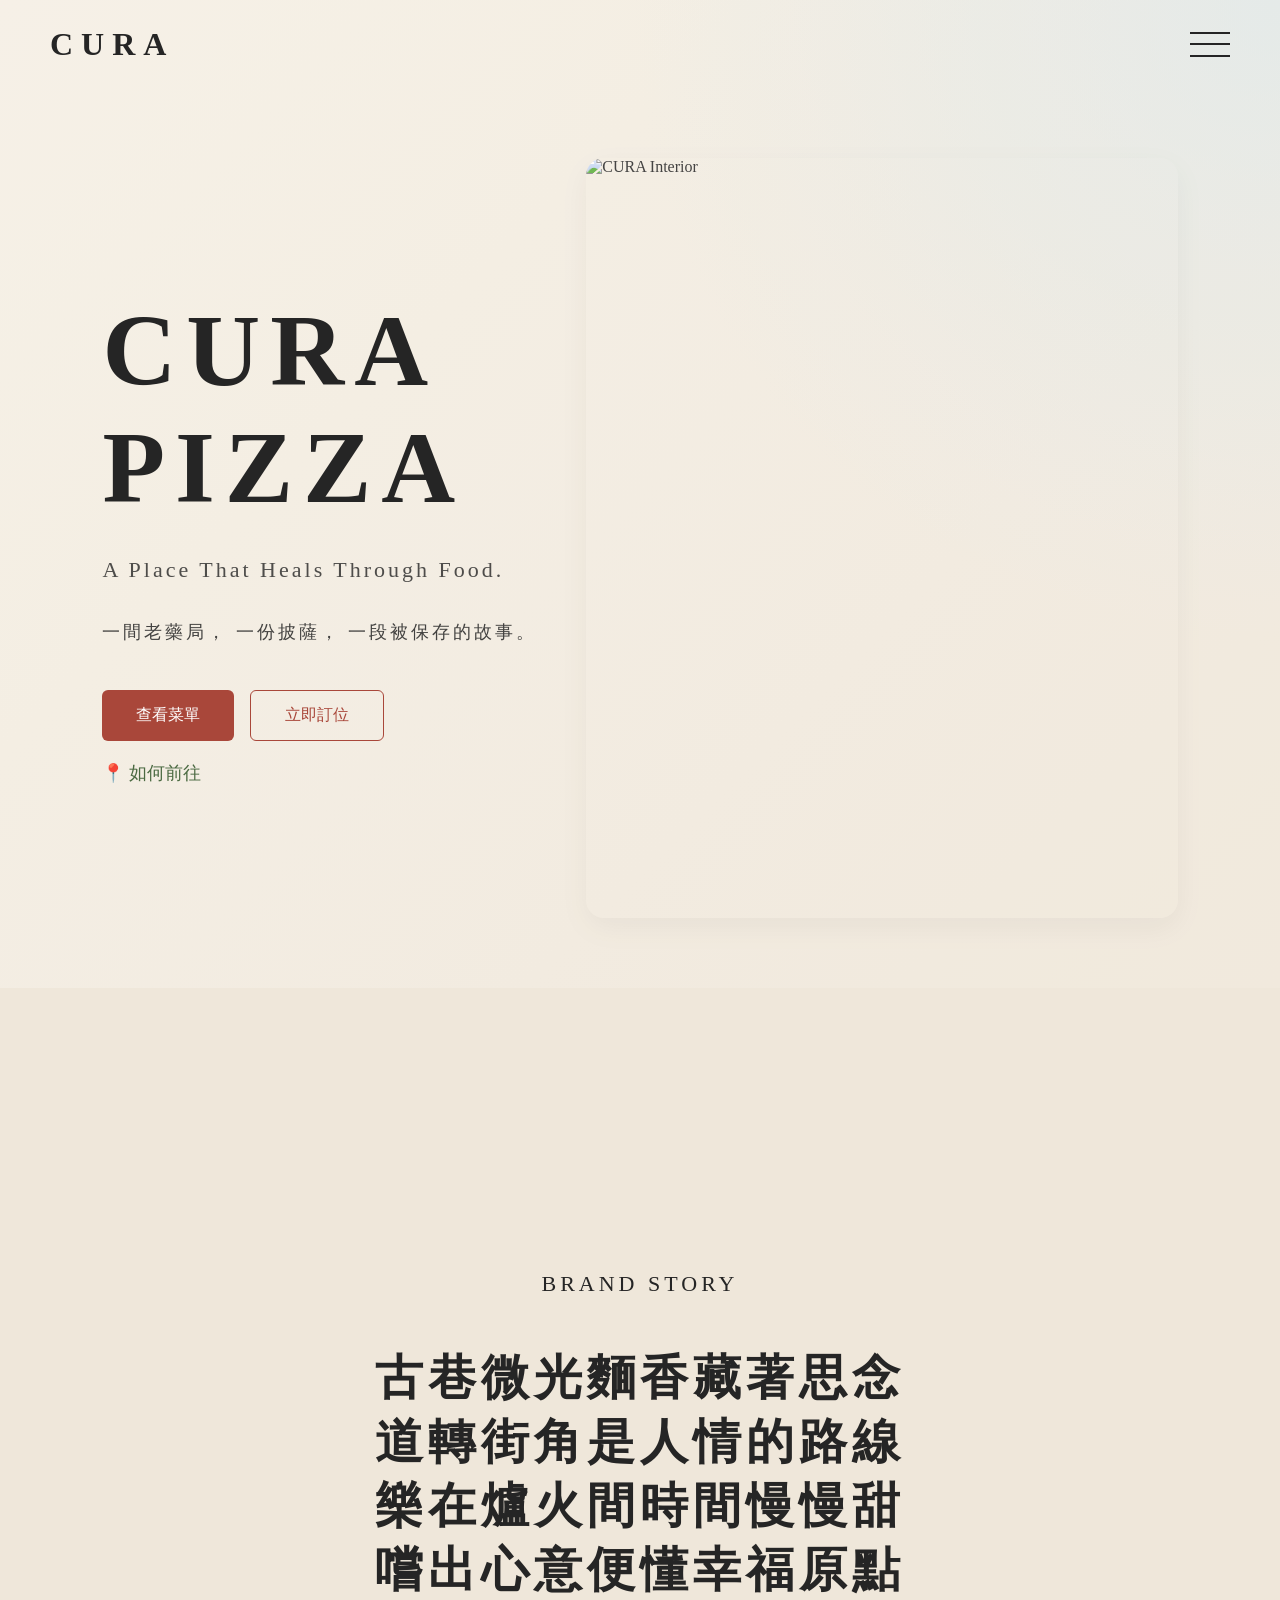
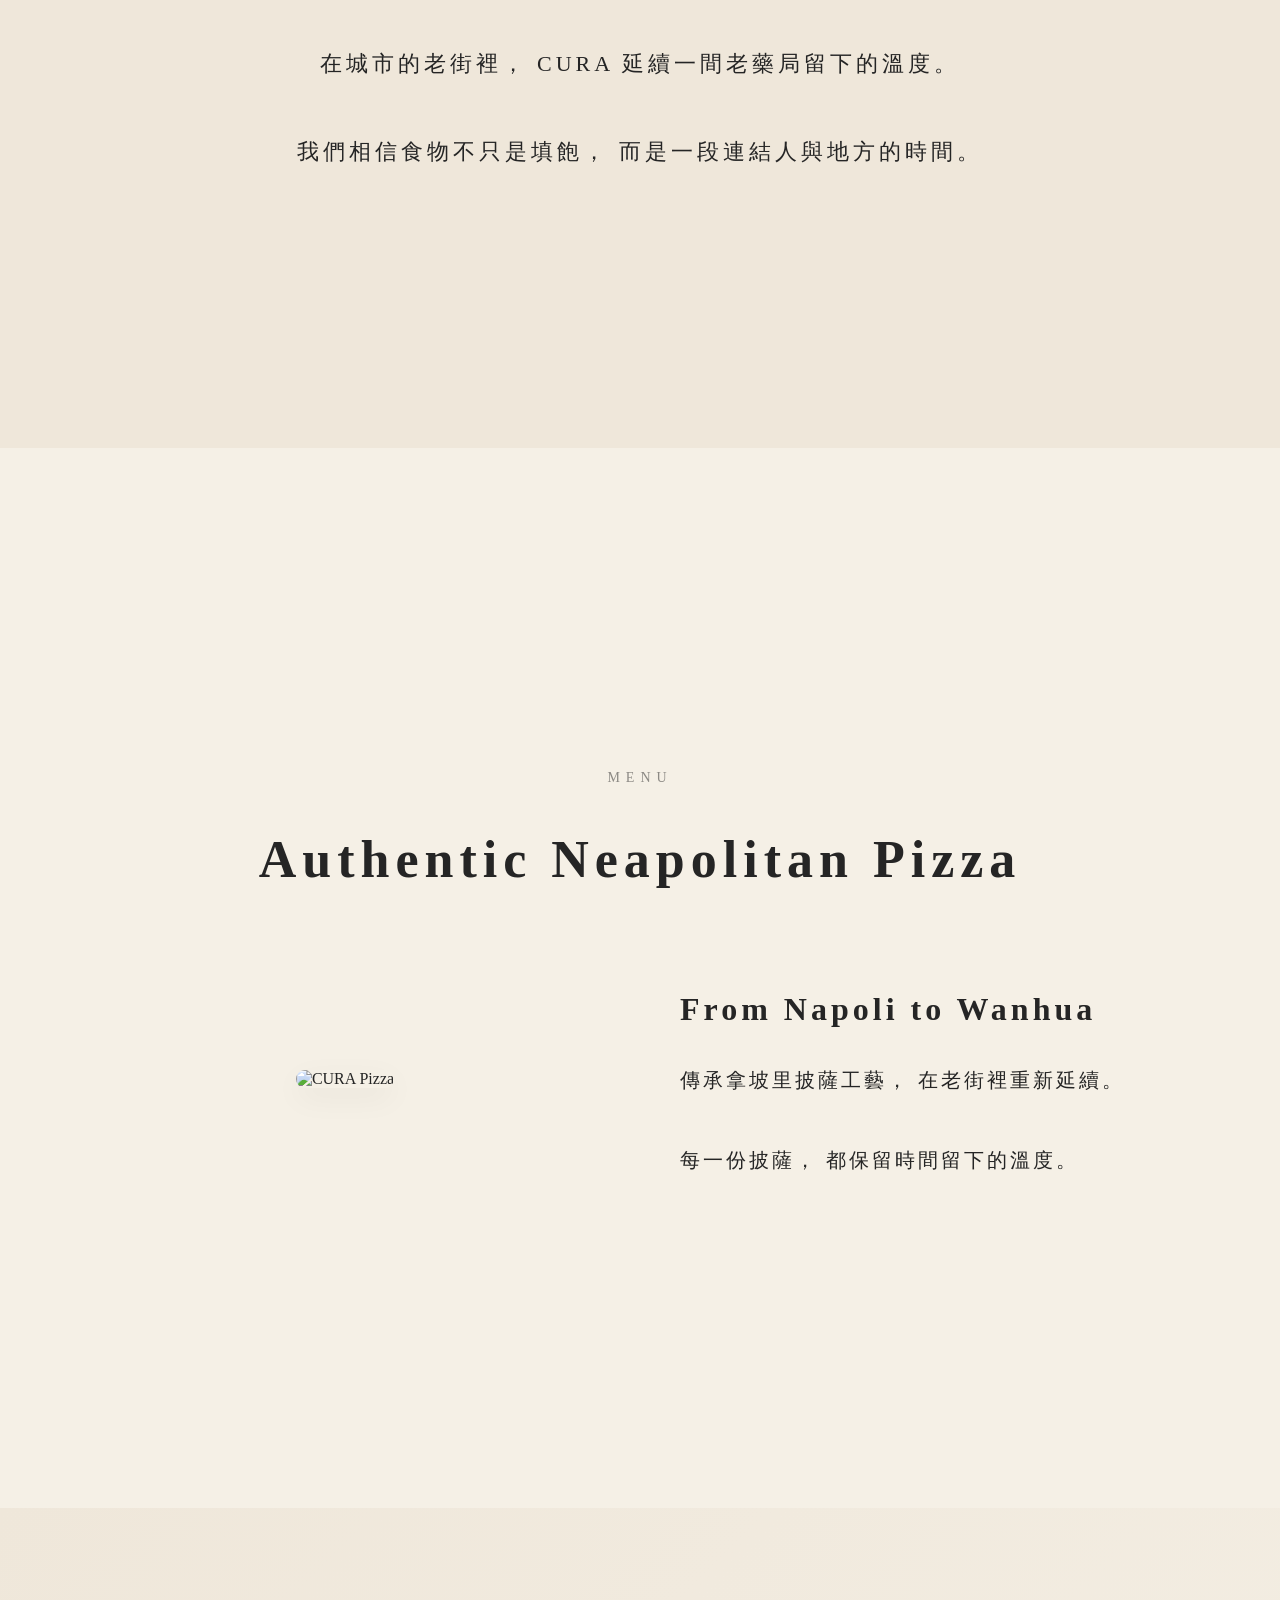
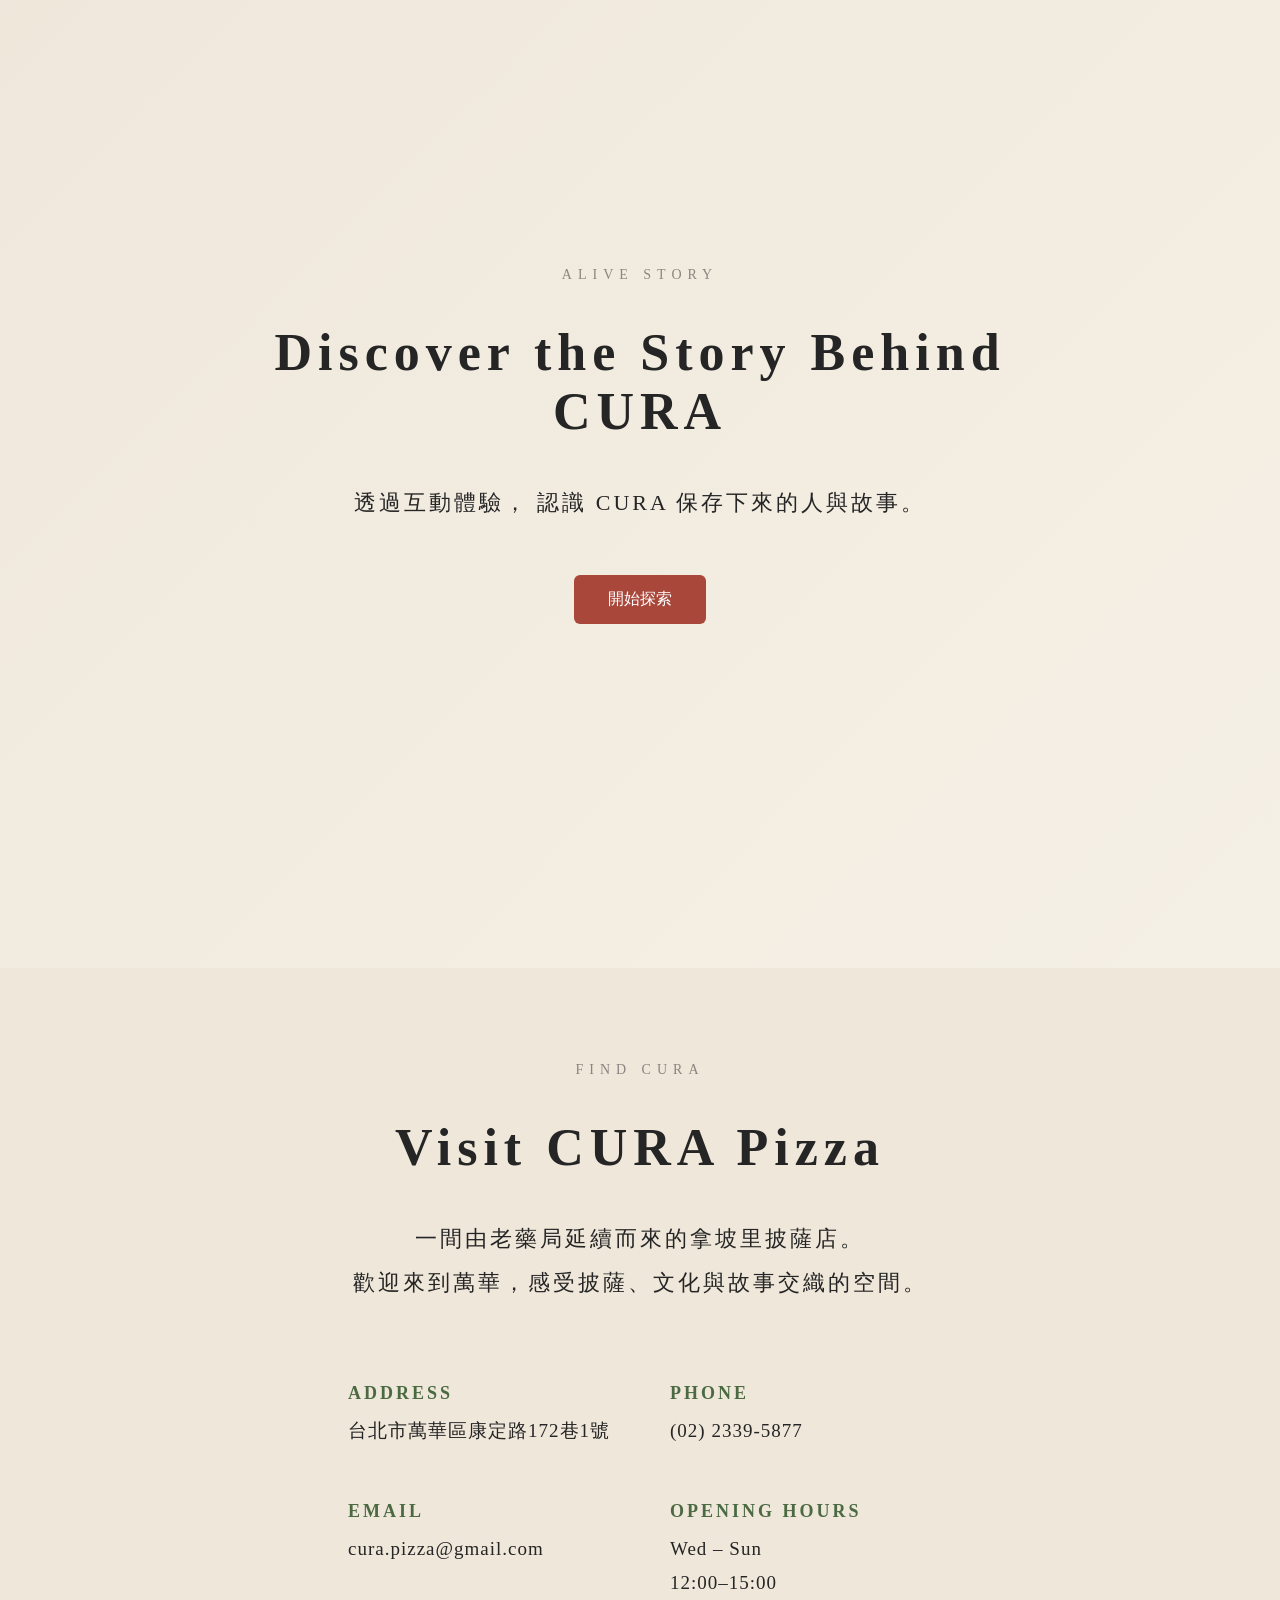
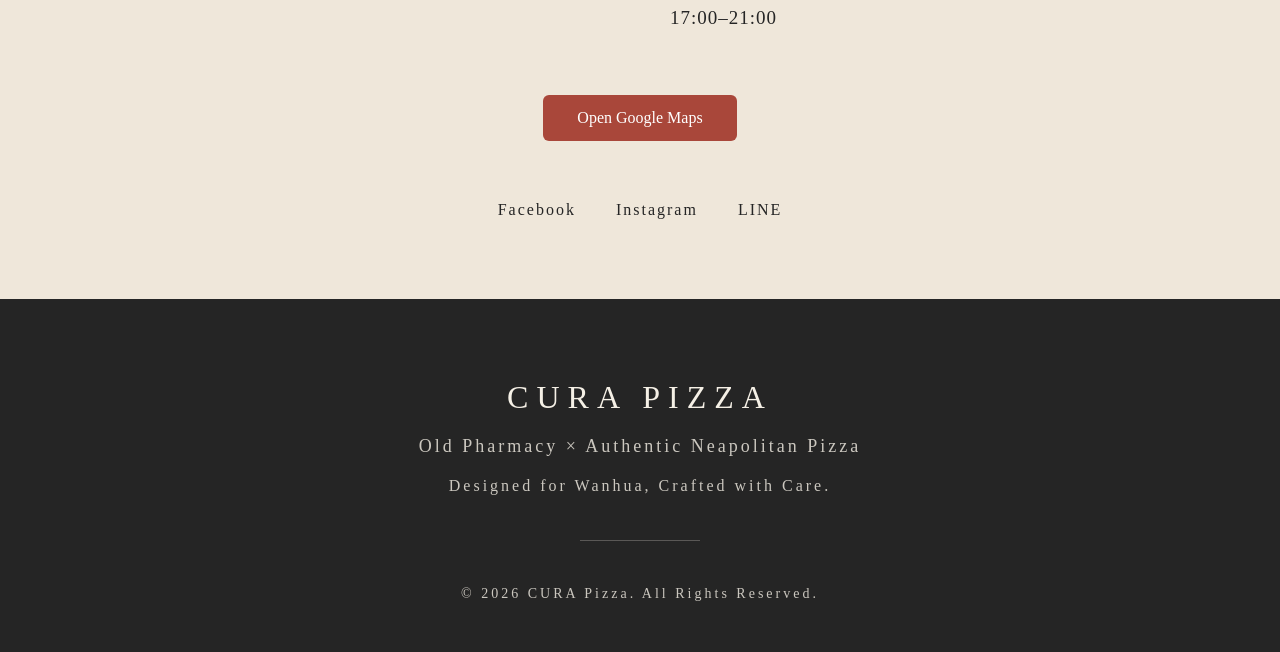
==== docs/index.html @ 0fb9991d "igorjgr" ====
<!DOCTYPE html>
<html lang="zh-Hant">

<head>

<meta charset="UTF-8">

<meta name="viewport" 
content="width=device-width, initial-scale=1.0">

<title>CURA PIZZA</title>




<link rel="stylesheet" href="css/style.css">

<link rel="stylesheet" href="css/bird-chat.css">


<script src="js/main.js" defer></script>

<script src="js/bird-chat.js" defer></script>

</head>


<body>

<header class="header">

    <div class="logo">
        CURA
    </div>

    <div class="bird-avatar" id="birdAvatar">

        <span class="avatar-tip">
            Ask anything
        </span>

    </div>

    <div class="bird-chat" id="birdChat">

        <div class="bird-header">

          <button id="backBtn" class="back-btn">
             ←
           </button>

       <div  class="bird-title">
        
          🐦 Robin

        </div>

    </div>

    <div class="bird-body">

        <p class="bird-message" id="birdMessage">

          你好！<br>
          我是 CURA 的小嚮導。<br><br>
          第一次來嗎？

        </p>

        <div class="bird-options" id="birdOptions">

           <button class="bird-option">
              🍕 推薦今天吃什麼
            </button>

            <button class="bird-option">
                📖 CURA 故事
            </button>

            <button class="bird-option">
             📍 如何找到我們
            </button>

            <button class="bird-option">
              🪑 我要訂位
            </button>

        </div>

    </div>

</div>  

   <button class="menu-btn" id="menuBtn">
        <span></span>
        <span></span>
        <span></span>
    </button>
</header>


<div class="menu-panel" id="menuPanel">

    <div class="menu-title">
        CURA Pizza
    </div>

    <hr>

    <nav>

    <a href="index.html">
        Home
    </a>

    <a href="#">
        Menu Intelligence
    </a>

    <a href="menu.html">
        Taste Companion
    </a>

    <a href="dashboard.html">
        CURA Dashboard
    </a>

    <a href="as.html">
        Alive Story
    </a>

    <a href="#">
        ESG
    </a>

    <a href="#">
        Location
    </a>

</nav>

    <hr>

    <div class="menu-description">

        <p>Old Pharmacy</p>

        <p>Authentic Neapolitan Pizza</p>

        <p>Since 2022 • Wanhua</p>

    </div>

    <hr>

    <div class="social">

        <a href="https://www.facebook.com/cura.pizza.cura.pizza/">Facebook</a>

        <a href="https://www.instagram.com/cura.pizza/">Instagram</a>

        <a href="https://line.me/R/ti/p/@curapizza">LINE</a>

    </div>

</div>

<section class="hero">

    <div class="overlay"></div>

    <div class="hero-left">

             <!-- Bird will move to Header -->
        <h1>
            CURA PIZZA
        </h1>

        <p class="hero-tagline">

         A Place That Heals Through Food.

        </p>

        <p class="hero-description">

           一間老藥局，
           一份披薩，
           一段被保存的故事。

        </p>

        <div class="hero-buttons">

            <a href="https://shop.ichefpos.com/store/23dPSyf3/ordering" class="btn primary">
                查看菜單
            </a>

            <a href="https://inline.app/booking/-M75spIxyMI8qhM-i7et:inline-live-1/-M75sq9x3lFke2u1NUQ-?language=zh-tw" class="btn secondary">
                立即訂位
            </a>


        </div>

        <a class="location-link"
           href="https://www.bing.com/maps/search?FORM=HDRSC6&q=cura+pizza&cp=25.025490%7E121.496643&lvl=16&style=r"
           target="_blank"
           rel="noopener noreferrer">

            📍 如何前往

        </a>
        </div>

   <div class="hero-right">

    <div class="hero-image">

        <img
            src="#"
            alt="CURA Interior">

    </div>

 </div>

</section>

<section class="brand-story">


    <div class="story-inner">


        <p class="story-label">
            BRAND STORY
        </p>


        <h2>
            古巷微光麵香藏著思念<br>
道轉街角是人情的路線<br>
樂在爐火間時間慢慢甜<br>
嚐出心意便懂幸福原點<br>
        </h2>


        <p class="story-text">

            在城市的老街裡，
            CURA 延續一間老藥局留下的溫度。

            <br><br>

            我們相信食物不只是填飽，
            而是一段連結人與地方的時間。

        </p>


    </div>


</section>



<section class="menu-preview">


    <div class="menu-inner">


        <p class="menu-label">
            MENU
        </p>


        <h2>
            Authentic Neapolitan Pizza
        </h2>


        <div class="menu-content">


            <div class="menu-image">

                <img 
                src="#"
                alt="CURA Pizza">

            </div>


            <div class="menu-text">

                <h3>
                    From Napoli to Wanhua
                </h3>


                <p>

                    傳承拿坡里披薩工藝，
                    在老街裡重新延續。

                    <br><br>

                    每一份披薩，
                    都保留時間留下的溫度。

                </p>


            </div>


        </div>


    </div>

    
</section>

<section class="alive-story">


    <div class="alive-inner">


        <p class="alive-label">
            ALIVE STORY
        </p>


        <h2>
            Discover the Story Behind CURA
        </h2>


        <p class="alive-description">

            透過互動體驗，
            認識 CURA 保存下來的人與故事。

        </p>


        <a href="as.html" class="btn primary">

            開始探索

        </a>


    </div>


</section>

<section class="location-section">

    <div class="location-inner">

        <p class="location-label">
            FIND CURA
        </p>

        <h2>
            Visit CURA Pizza
        </h2>

        <p class="location-text">

            一間由老藥局延續而來的拿坡里披薩店。<br>
            歡迎來到萬華，感受披薩、文化與故事交織的空間。

        </p>

        <div class="location-info">

            <div class="info-item">

                <h3>Address</h3>

                <p>
                    台北市萬華區康定路172巷1號
                </p>

            </div>

            <div class="info-item">

                <h3>Phone</h3>

                <p>
                    (02) 2339-5877
                </p>

            </div>

            <div class="info-item">

                <h3>Email</h3>

                <p>
                    cura.pizza@gmail.com
                </p>

            </div>

            <div class="info-item">

                <h3>Opening Hours</h3>

                <p>
                    Wed – Sun<br>
                    12:00–15:00<br>
                    17:00–21:00
                </p>

            </div>

        </div>

        <div class="location-buttons">

            <a
                href="https://www.bing.com/maps/search?FORM=HDRSC6&q=cura+pizza+&cp=25.025490%7E121.496643&lvl=16&style=r"
                target="_blank"
                class="btn primary">

                Open Google Maps

            </a>

        </div>

        <div class="contact-social">

            <a href="https://www.facebook.com/cura.pizza.cura.pizza/">
                Facebook
            </a>

            <a href="https://www.instagram.com/cura.pizza/">
                Instagram
            </a>

            <a href="https://page.line.me/curapizza?openQrModal=true">
                LINE
            </a>

        </div>

    </div>

</section>

<footer class="footer">

    <div class="footer-logo">

        CURA PIZZA

    </div>

    <p class="footer-slogan">

        Old Pharmacy × Authentic Neapolitan Pizza

    </p>

    <p class="footer-copy">

        Designed for Wanhua, Crafted with Care.

    </p>

    <div class="footer-line"></div>

    <p class="footer-copyright">

        © 2026 CURA Pizza. All Rights Reserved.

    </p>

</footer>

<!-- CURA Experience Panel -->



<div 
class="experience-body">

</div>


</div>


</div>

<script src="js/experience-panel.js"></script>

</body>

</html>
---- docs/css/style.css ----
/* ===========================
   DESIGN SYSTEM
=========================== */

:root{

    /* Brand Color */

    --color-bg:#F5F0E6;
    --color-bg-soft:#EFE7DA;

    --color-text:#252525;

    --color-primary:#A9473A;

    --color-secondary:#4B6A42;

    --color-accent:#C6A46B;

    --color-border:#D8D1C7;

    --color-link:#7A99A8;

    /* Layout */

    --container:1200px;

    --header-height:88px;

    /* Radius */

    --radius-s:6px;
    --radius-m:12px;
    --radius-l:18px;

    /* Shadow */

    --shadow-soft:
    0 10px 30px rgba(0,0,0,.05);

    /* Transition */

    --transition:.35s ease;

}

/* ===========================
   GLOBAL
=========================== */

body{
    margin:0;
    font-family:"Times New Roman", serif;
    background:var(--color-bg);
    color:var(--color-text);
}

/* ===========================
   HERO
=========================== */

.hero{

    display:flex;

    align-items:center;

    justify-content:space-between;

    padding:0 8%;

    height:100vh;

    position:relative;

    overflow:hidden;

    background:
    radial-gradient(
        circle at top right,
        rgba(217,232,236,.65),
        transparent 40%
    ),
    linear-gradient(
        135deg,
        var(--color-bg) 0%,
        var(--color-bg-soft) 100%
    );

}

.hero{

    padding-top:var(--header-height);

}

.overlay{
    position:absolute;
    inset:0;
    background:rgba(245,241,232,.15);
}

h1{
    font-size:clamp(72px,8vw,120px);
    letter-spacing:10px;
    margin:0;
}

@media(max-width:768px){

h1{

    font-size:42px;

    letter-spacing:4px;

}

.hero-right{

    margin-top:25px;

}

.hero-image{

    width:100%;
}
}

.hero-tagline{
    font-size:22px;
    line-height:2;
    letter-spacing:3px;
    opacity:.8;
}

/* Bird moved to bird-chat */

/* ===========================
   HEADER
=========================== */

.header{

    position:fixed;

    top:0;
    left:0;

    width:100%;

    height:var(--header-height);

    display:flex;

    align-items:center;

    justify-content:space-between;

    padding:0 50px;

    box-sizing:border-box;

    z-index:100;

}


/* LOGO */

.logo{

    font-size:32px;

    letter-spacing:8px;

    font-weight:bold;

}
/* ===========================
   HAMBURGER
=========================== */

.menu-btn{
    width:40px;
    height:25px;

    background:none;
    border:none;
    padding:0;

    display:flex;
    flex-direction:column;
    justify-content:space-between;

    cursor:pointer;

    position:relative;
    z-index:40;
}

.menu-btn span{
    width:40px;
    height:2px;

    background:var(--color-text);

    transition:var(--transition);
}

/* X */

.menu-btn.close span:nth-child(1){
    transform:translateY(11px) rotate(45deg);
}

.menu-btn.close span:nth-child(2){
    opacity:0;
}

.menu-btn.close span:nth-child(3){
    transform:translateY(-12px) rotate(-45deg);
}

/* ===========================
   MENU PANEL
=========================== */

.menu-panel{

    position:fixed;

    bottom:0;
    right:-30%;

    height:100vh;

    overflow-y:auto;

    background:
    linear-gradient(
    180deg,
    var(--color-bg),
    var(--color-bg-soft));

    border-left:1px solid #524D45;

    padding:60px 40px;

    box-sizing:border-box;

    display:flex;
    flex-direction:column;

    transition:var(--transition);

    z-index:15;

}

@media(max-width:768px){

.menu-panel{

    width:90%;

    padding:40px 20px;

}


.menu-panel{

    width:72%;

    right:-72%;

}

.menu-panel.active{

    right:0;

}

}


.menu-panel.active{
    right:0;
}

/* ===========================
   TITLE
=========================== */

.menu-title{

    font-size:36px;
    letter-spacing:5px;

}

/* ===========================
   LINE
=========================== */

.menu-panel hr{

    width:100%;

    border:none;
    border-top:1px solid rgba(0,0,0,.15);

    margin:18px 0;

}

/* ===========================
   NAV
=========================== */

.menu-panel nav{

    display:flex;

    flex-direction:column;

    width:100%;

    gap:2px;

}

/* ===========================
   MENU LINK
=========================== */

.menu-panel nav a{

    text-decoration:none;

    color:#2C2926;

    font-size:18px;

    letter-spacing:3px;

    margin:10px 0;

    opacity:0;

    transform:translateX(30px);

    transition:var(--transition);

}


.menu-panel.active nav a{

    opacity:1;

    transform:translateX(0);

}

.menu-panel nav a:hover{

    color:var(--color-secondary);

    opacity:.6;

    transform:translateX(15px);

}

/* delay */

.menu-panel.active nav a:nth-child(1){transition-delay:.05s;}
.menu-panel.active nav a:nth-child(2){transition-delay:.08s;}
.menu-panel.active nav a:nth-child(3){transition-delay:.11s;}
.menu-panel.active nav a:nth-child(4){transition-delay:.14s;}
.menu-panel.active nav a:nth-child(5){transition-delay:.17s;}
.menu-panel.active nav a:nth-child(6){transition-delay:.20s;}
.menu-panel.active nav a:nth-child(7){transition-delay:.23s;}

/* ===========================
   INFO
=========================== */

.menu-info{

    display:flex;
    flex-direction:column;

    gap:4px;

    margin-bottom:18px;

}

.menu-info p{

    margin:0;

    font-size:15px;

    letter-spacing:2px;

    opacity:.7;

}

/* ===========================
   SOCIAL
=========================== */

.social{

    display:flex;

    flex-direction:column;

    gap:8px;

    margin-top:auto;

}

.hero-left{
    flex:0 0 45%;
    z-index:2;
}

.hero-right{
    flex:0 0 55%;
    display:flex;
    justify-content:flex-end;
}

.hero-right img{

    width:90%;

    max-width:700px;

    object-fit:cover;

}

.hero-buttons{

    display:flex;

    gap:16px;

    flex-wrap:wrap;

    margin-top:40px;

}

.btn{

    text-decoration:none;

    display:inline-flex;

    justify-content:center;

    align-items:center;

    padding:14px 34px;

    border-radius:var(--radius-s);

    transition:var(--transition);

    cursor:pointer;

}

.primary{

    background:var(--color-primary);

    color:white;

}

.primary:hover{

    background:var(--color-secondary);

}

.secondary{

    border:1px solid var(--color-primary);

    color:var(--color-primary);

}

.secondary:hover{

    border-color:var(--color-secondary);

    color:var(--color-secondary);

}

.ghost{

    background:none;

    border:none;

    color:#2C2926;

}

.location-link{

display:inline-block;

margin-top:20px;

text-decoration:none;

color:var(--color-secondary);

font-size:18px;

transition:var(--transition);

}

.location-link:hover{

color:var(--color-secondary);

}

.hero-image{

    width:100%;

    max-width:760px;

    border-radius:var(--radius-l);

    overflow:hidden;

    box-shadow:var(--shadow-soft);

}

.hero-image img{

    width:100%;

    height:760px;

    object-fit:cover;

    display:block;

    transition:transform .6s ease;

}

@media(max-width:768px){

.hero-image img{

    height:auto;

    aspect-ratio:4 / 3;

    object-fit:cover;

}

}

.hero-image:hover img{

    transform:scale(1.03);

}

.hero-description{

    font-size:18px;

    line-height:2;

    letter-spacing:3px;

    opacity:.85;

}

/* ===========================
   BRAND STORY
=========================== */


.brand-story{

    min-height:100vh;

    display:flex;

    flex-direction:column;

    justify-content:center;

    align-items:center;

    text-align:center;

    padding:80px;

    background:var(--color-bg-soft);

}


.brand-story h2{

    font-size:48px;

    letter-spacing:5px;

    margin-bottom:40px;

}


.brand-story p{

    font-size:22px;

    line-height:2;

    letter-spacing:4px;

}

/* ===========================
   MENU PREVIEW
=========================== */


.menu-preview{

    min-height:100vh;

    padding:80px;

    display:flex;

    justify-content:center;

    align-items:center;

    background:var(--color-bg);

}


.menu-inner{

    width:100%;

    max-width:1100px;

    text-align:center;

}


.menu-label{

    font-size:14px;

    letter-spacing:6px;

    opacity:.5;

}


.menu-inner h2{

    font-size:52px;

    letter-spacing:6px;

    margin-bottom:70px;

}


.menu-content{

    display:flex;

    align-items:center;

    gap:80px;

}


.menu-image{

    flex:1;

}

@media(max-width:768px){

.menu-image{

    width:100%;

}


.menu-image img{

    width:100%;

}

}


.menu-image img{

    width:100%;

    border-radius:var(--radius-l);

    box-shadow:var(--shadow-soft);

}


.menu-text{

    flex:1;

    text-align:left;

}


.menu-text h3{

    font-size:32px;

    letter-spacing:4px;

}


.menu-text p{

    font-size:20px;

    line-height:2;

    letter-spacing:3px;

}

/* ===========================
   ALIVE STORY
=========================== */


.alive-story{

    min-height:100vh;

    display:flex;

    justify-content:center;

    align-items:center;

    text-align:center;

    padding:80px;

    background:

    linear-gradient(
        135deg,
        #EFE7DA,
        #F5F0E6
    );

}


.alive-inner{

    max-width:900px;

}


.alive-label{

    font-size:14px;

    letter-spacing:6px;

    opacity:.5;

}


.alive-inner h2{

    font-size:52px;

    letter-spacing:6px;

    margin:40px 0;

}


.alive-description{

    font-size:22px;

    line-height:2;

    letter-spacing:3px;

    margin-bottom:50px;

}

/* ===========================
   LOCATION
=========================== */


.location-section{

    min-height:80vh;

    display:flex;

    justify-content:center;

    align-items:center;

    text-align:center;

    padding:80px;

    background:var(--color-bg-soft);

}


.location-inner{

    max-width:800px;

}


.location-label{

    font-size:14px;

    letter-spacing:6px;

    opacity:.5;

}


.location-inner h2{

    font-size:52px;

    letter-spacing:6px;

    margin:40px 0;

}


.location-text{

    font-size:22px;

    line-height:2;

    letter-spacing:3px;

    margin-bottom:50px;

}

.location-info{

    margin:40px 0;

    display:flex;

    flex-direction:column;

    gap:18px;

}

.location-info p{

    margin:0;

    font-size:20px;

    letter-spacing:2px;

    line-height:1.8;

}

.location-buttons{

    margin-top:40px;

}

.location-info{

    margin:60px 0;

    display:grid;

    grid-template-columns:repeat(2,1fr);

    gap:35px 60px;

    text-align:left;

}

.info-item h3{

    margin-bottom:10px;

    font-size:18px;

    letter-spacing:3px;

    color:var(--color-secondary);

    text-transform:uppercase;

}

.info-item p{

    margin:0;

    font-size:19px;

    line-height:1.8;

    letter-spacing:1px;

}

.location-buttons{

    margin-top:20px;

}

.contact-social{

    margin-top:60px;

    display:flex;

    justify-content:center;

    gap:40px;

}

.contact-social a{

    text-decoration:none;

    color:var(--color-text);

    letter-spacing:2px;

    transition:.3s;

}

.contact-social a:hover{

    color:var(--color-secondary);

}

@media (max-width:768px){

    .location-info{

        grid-template-columns:1fr;

        text-align:center;

    }

    .contact-social{

        flex-direction:column;

        gap:20px;

    }

}

/* ===========================
   FOOTER
=========================== */


/* ===========================
   FOOTER
=========================== */

.footer{

    background:#252525;

    color:#F5F0E6;

    text-align:center;

    padding:80px 40px 50px;

}

.footer-logo{

    font-size:36px;

    letter-spacing:10px;

    margin-bottom:18px;

}

.footer-slogan{

    margin:0;

    font-size:18px;

    letter-spacing:3px;

    opacity:.9;

}

.footer-copy{

    margin-top:20px;

    font-size:16px;

    letter-spacing:2px;

    opacity:.65;

}

.footer-line{

    width:120px;

    height:1px;

    margin:45px auto;

    background:rgba(245,240,230,.25);

}

.footer-copyright{

    margin:0;

    font-size:14px;

    letter-spacing:2px;

    opacity:.5;

}


.footer-logo{

    font-size:32px;

    letter-spacing:8px;

    margin-bottom:20px;

}


.footer p{

    letter-spacing:3px;

    opacity:.8;

}

/* ====================================
   CURA RESPONSIVE DESIGN v1.0
   INDEX PAGE
==================================== */


/* ====================================
   TABLET
   1024px 以下
==================================== */

@media(max-width:1024px){


    /* HERO */

    .hero{

        flex-direction:column;

        height:auto;

        min-height:100vh;

        padding:120px 40px 80px;

        text-align:center;

    }


    .hero-left{

        flex:1;

        width:100%;

    }


    .hero-right{

        width:100%;

        justify-content:center;

        margin-top:60px;

    }


    .hero-image{

        max-width:600px;

    }


    .hero-image img{

        height:500px;

    }


    h1{

        font-size:72px;

    }


    .hero-buttons{

        justify-content:center;

    }


    /* MENU DRAWER */



    .menu-panel{

        width: min-content;

    }

}



/* ====================================
   MOBILE
   768px 以下
==================================== */


@media(max-width:768px){


    /* GLOBAL */


    body{

        overflow-x:hidden;

    }



    /* HEADER */


    .header{

        height:70px;

        padding:0 25px;

    }


    .logo{

        font-size:24px;

        letter-spacing:4px;

    }


    .menu-btn{

        width:32px;

        height:22px;

    }


    .menu-btn span{

        width:32px;

    }



    /* HERO */


    .hero{

        padding:

        100px 25px 60px;

    }


    h1{

        font-size:48px;

        letter-spacing:6px;

    }


    .hero-tagline{

        font-size:16px;

        letter-spacing:2px;

    }


    .hero-description{

        font-size:16px;

        letter-spacing:2px;

    }



    .hero-buttons{

        flex-direction:column;

        width:100%;

        gap:15px;

    }


    .btn{

     

        box-sizing:border-box;

    }



    .hero-image img{

        height:350px;

    }




    /* MENU PANEL */


    .menu-panel{



        padding:50px 30px;

    }


    .menu-title{

        font-size:28px;

    }


    .menu-panel nav a{

        font-size:20px;

    }




    /* BRAND STORY */


    .brand-story{

        padding:60px 25px;

    }


    .brand-story h2{

        font-size:32px;

        letter-spacing:3px;

    }

    
@media (max-width: 768px) {
    .brand-story h2 {
        font-size: 18px;
        letter-spacing: 8px;
    }
}

    .brand-story p{

        font-size:17px;

        letter-spacing:2px;

    }




    /* MENU PREVIEW */


    .menu-preview{

        padding:60px 25px;

    }


    .menu-inner h2{

        font-size:32px;

        letter-spacing:3px;

        margin-bottom:40px;

    }


    .menu-content{

        flex-direction:column;

        gap:35px;

    }


    .menu-text{

        text-align:center;

    }


    .menu-text h3{

        font-size:25px;

    }


    .menu-text p{

        font-size:16px;

    }




    /* ALIVE STORY */


    .alive-story{

        padding:60px 25px;

    }


    .alive-inner h2{

        font-size:32px;

        letter-spacing:3px;

    }


    .alive-description{

        font-size:17px;

    }




    /* FIND CURA */


    .location-section{

        padding:60px 25px;

    }


    .location-inner h2{

        font-size:32px;

    }


    .location-text{

        font-size:17px;

    }



    .location-info{

        grid-template-columns:1fr;

        text-align:center;

    }



    .contact-social{

        flex-direction:column;

        gap:20px;

    }




    /* FOOTER */


    .footer{

        padding:60px 25px 40px;

    }


    .footer-logo{

        font-size:28px;

        letter-spacing:6px;

    }


}

/* ====================================
   MOBILE FOOTER
==================================== */

@media(max-width:768px){

    .footer{

        padding:40px 20px 25px;

    }


    .footer-logo{

        font-size:22px;

        letter-spacing:5px;

    }


    .footer p{

        font-size:13px;

        letter-spacing:2px;

        font-size:13px;

    }

}
---- docs/css/bird-chat.css ----
/* ==========================================
   CURA Robin Chat CSS

   獨立控制 Robin 元件

========================================== */



/* ==========================================
   Robin Avatar

========================================== */




.bird-avatar{

    position:fixed;

    top:44px;
    left:150px;

    transform:translateY(-50%);

    width:70px;
    height:70px;

    border-radius:50%;

    background-image:url("../images/robin.png");
    background-size:cover;
    background-position:center;

    cursor:pointer;

    z-index:1000;

    touch-action:none;

    user-select:none;

    opacity:0;

    pointer-events:none;

    transition:
        opacity .3s ease,
        transform .25s ease;

}


.bird-avatar.show{

    opacity:1;

    pointer-events:auto;

}


.bird-avatar:hover{

    transform:
    translateY(-50%)
    scale(1.08);

}










/* ==========================================
   Ask anything Tooltip

========================================== */


.avatar-tip{


    position:absolute;



    top:62px;


    left:50%;



    transform:
    translateX(-50%);



    background:#3e4f60;


    color:#fdfdfa;



    padding:6px 12px;



    border-radius:20px;



    font-size:12px;



    white-space:nowrap;



    opacity:0;



    pointer-events:none;



    transition:.3s;



}






.bird-avatar:hover .avatar-tip{


    opacity:1;



}









/* ==========================================
   Chat Window

========================================== */


.bird-chat{

    position:fixed;

    top:90px;
    left:80px;

    width:280px;

    padding:20px;

    background:
    linear-gradient(
        135deg,
        rgba(58,102,80,.96),
        rgba(37,45,76,.96)
    );

    color:#F5F0E6;

    border-radius:16px;

    opacity:0;

    pointer-events:none;

    transform:
        translateY(-15px)
        scale(.96);

    transition:.3s ease;

    z-index:999;

}






.bird-chat.open{

    opacity:1;

    pointer-events:auto;

    transform:
       
        translateY(0)
        scale(1);

}








/* ==========================================
   Header

========================================== */


.bird-header{

    position:relative;

    width:100%;

    height:45px;

    display:flex;

    justify-content:center;

    align-items:center;

    color:#F5F0E6;

    font-size:18px;

    font-weight:bold;

}






/* ==========================================
   Back Button

========================================== */


.back-btn{

    position:absolute;

    left:0;

    top:50%;

    transform:translateY(-50%);

    width:35px;

    height:35px;

    display:flex;

    justify-content:center;

    align-items:center;

    border:none;

    background:none;

    color:#F5F0E6;

    font-size:24px;

    cursor:pointer;

    z-index:10;

}






.back-btn:hover{


    color:white;



}








/* ==========================================
   Body

========================================== */



.bird-body{


    margin-top:15px;



}





.bird-message{


    line-height:1.8;



    font-size:14px;



}








/* ==========================================
   Options

========================================== */


.bird-options{


    display:flex;



    flex-direction:column;



    gap:10px;



    margin-top:20px;



}






.bird-option{


    border:1px solid rgba(245,240,230,.4);



    background:transparent;



    color:#F5F0E6;



    padding:10px;



    border-radius:12px;



    cursor:pointer;



    transition:.25s;



    font-size:14px;



}






.bird-option:hover{


    background:#F5F0E6;



    color:#252525;



}









/* ==========================================
   Mobile

========================================== */


@media(max-width:768px){



    .bird-avatar{


        width:60px;


        height:60px;


    }





    .bird-chat{


        width:240px;


    }



}



.bird-avatar.show{

    opacity:1;

    pointer-events:auto;

}
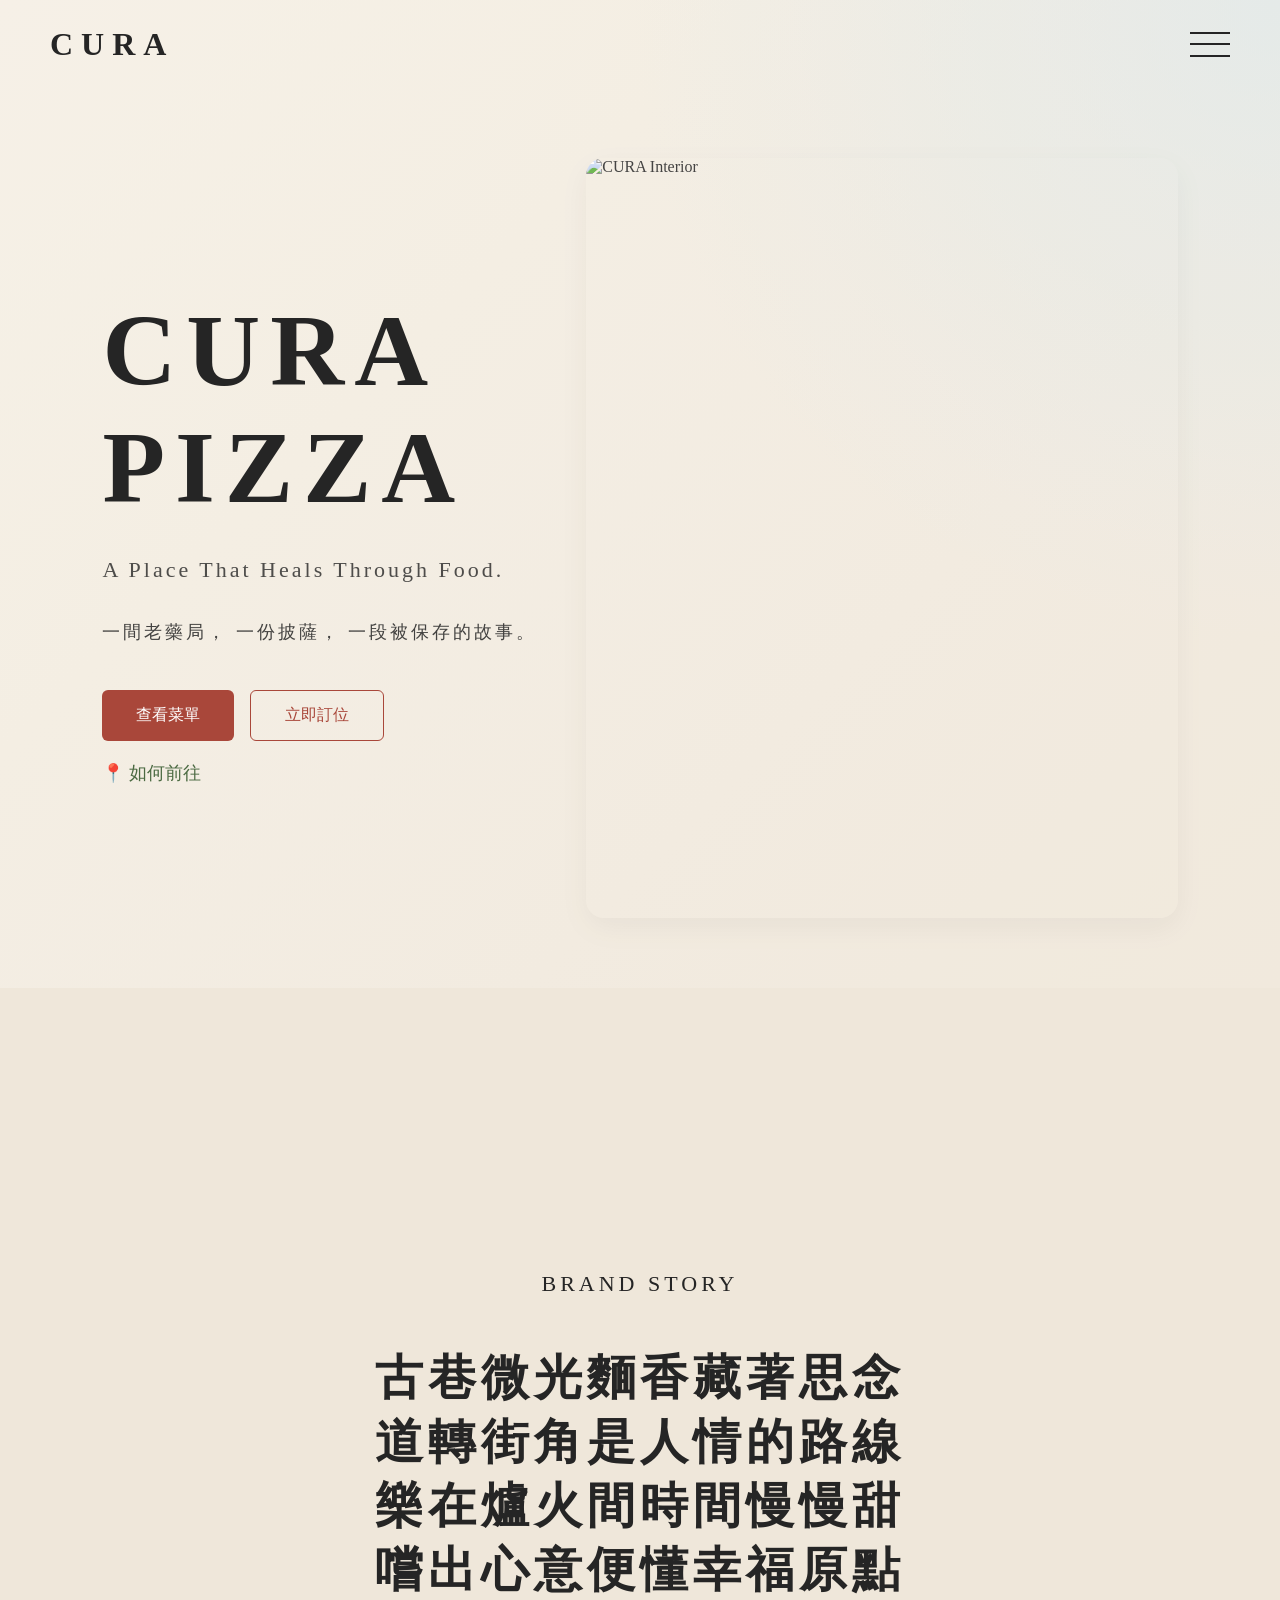
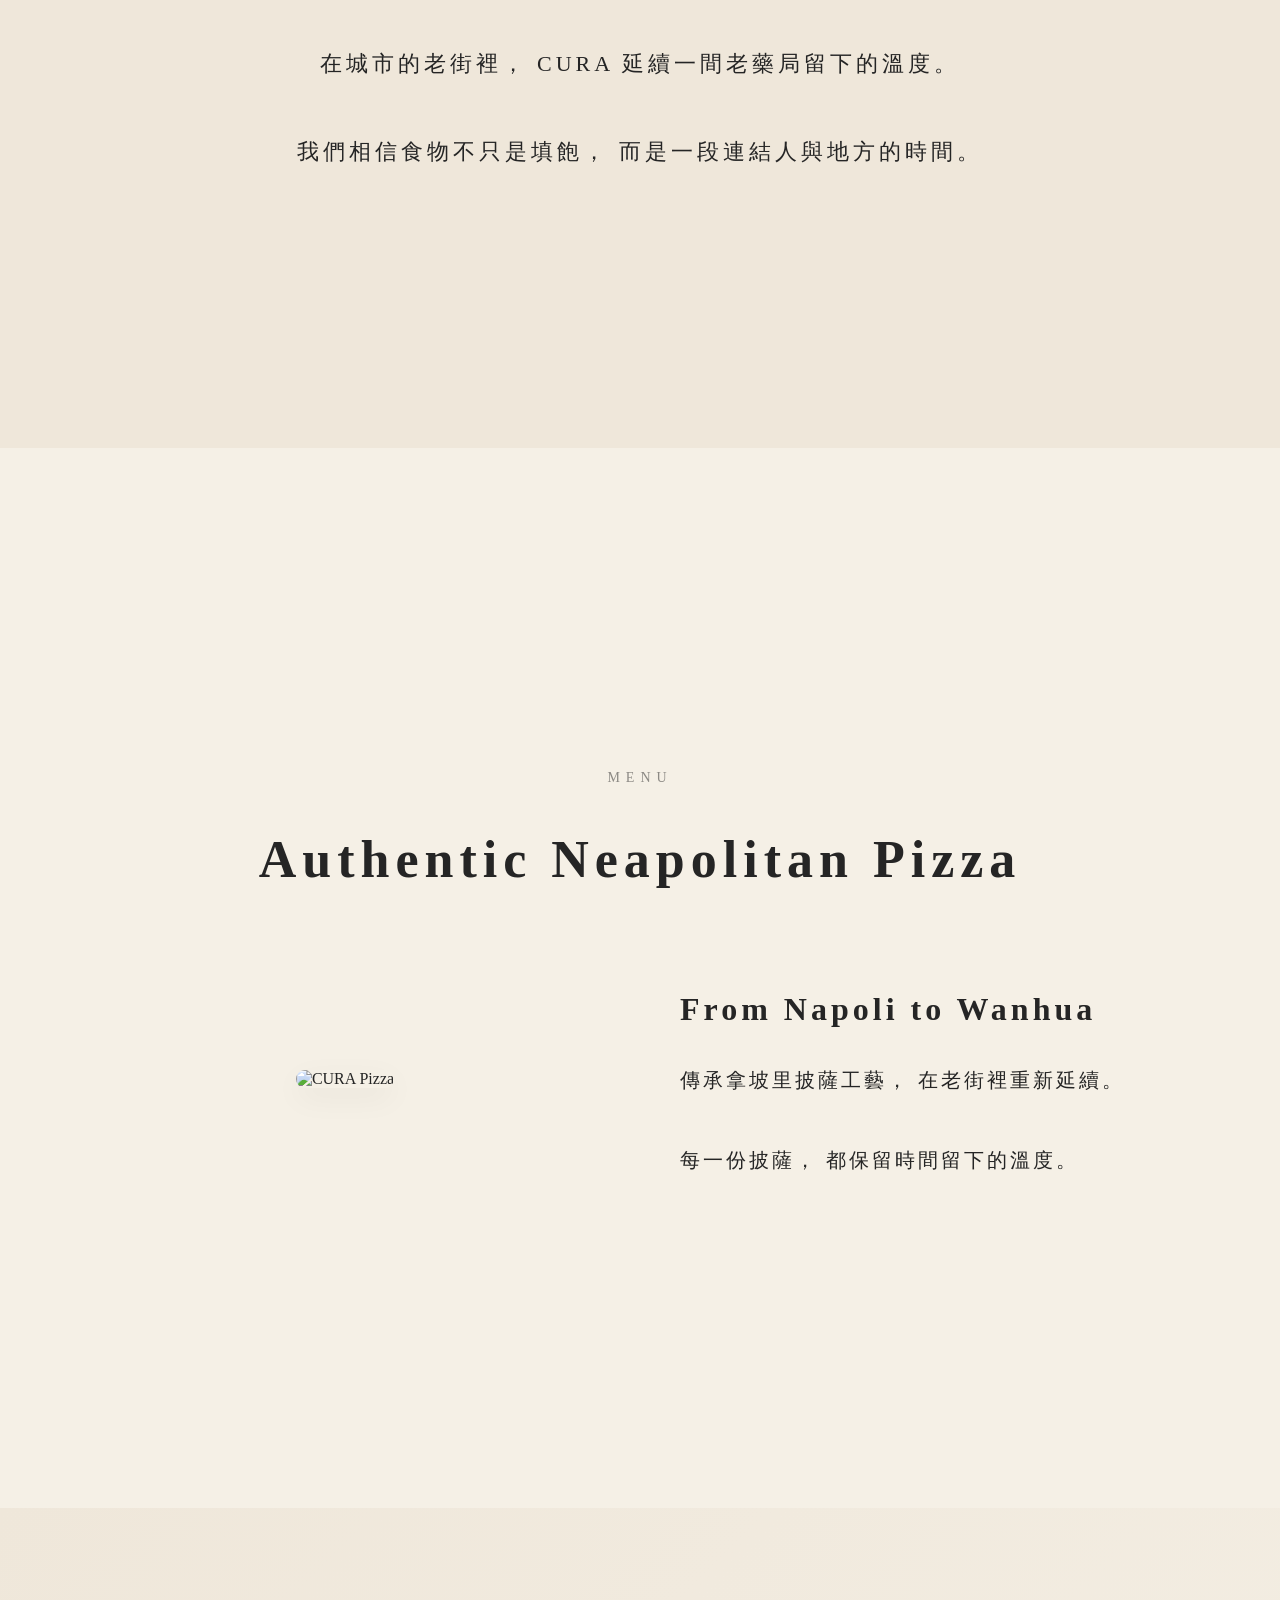
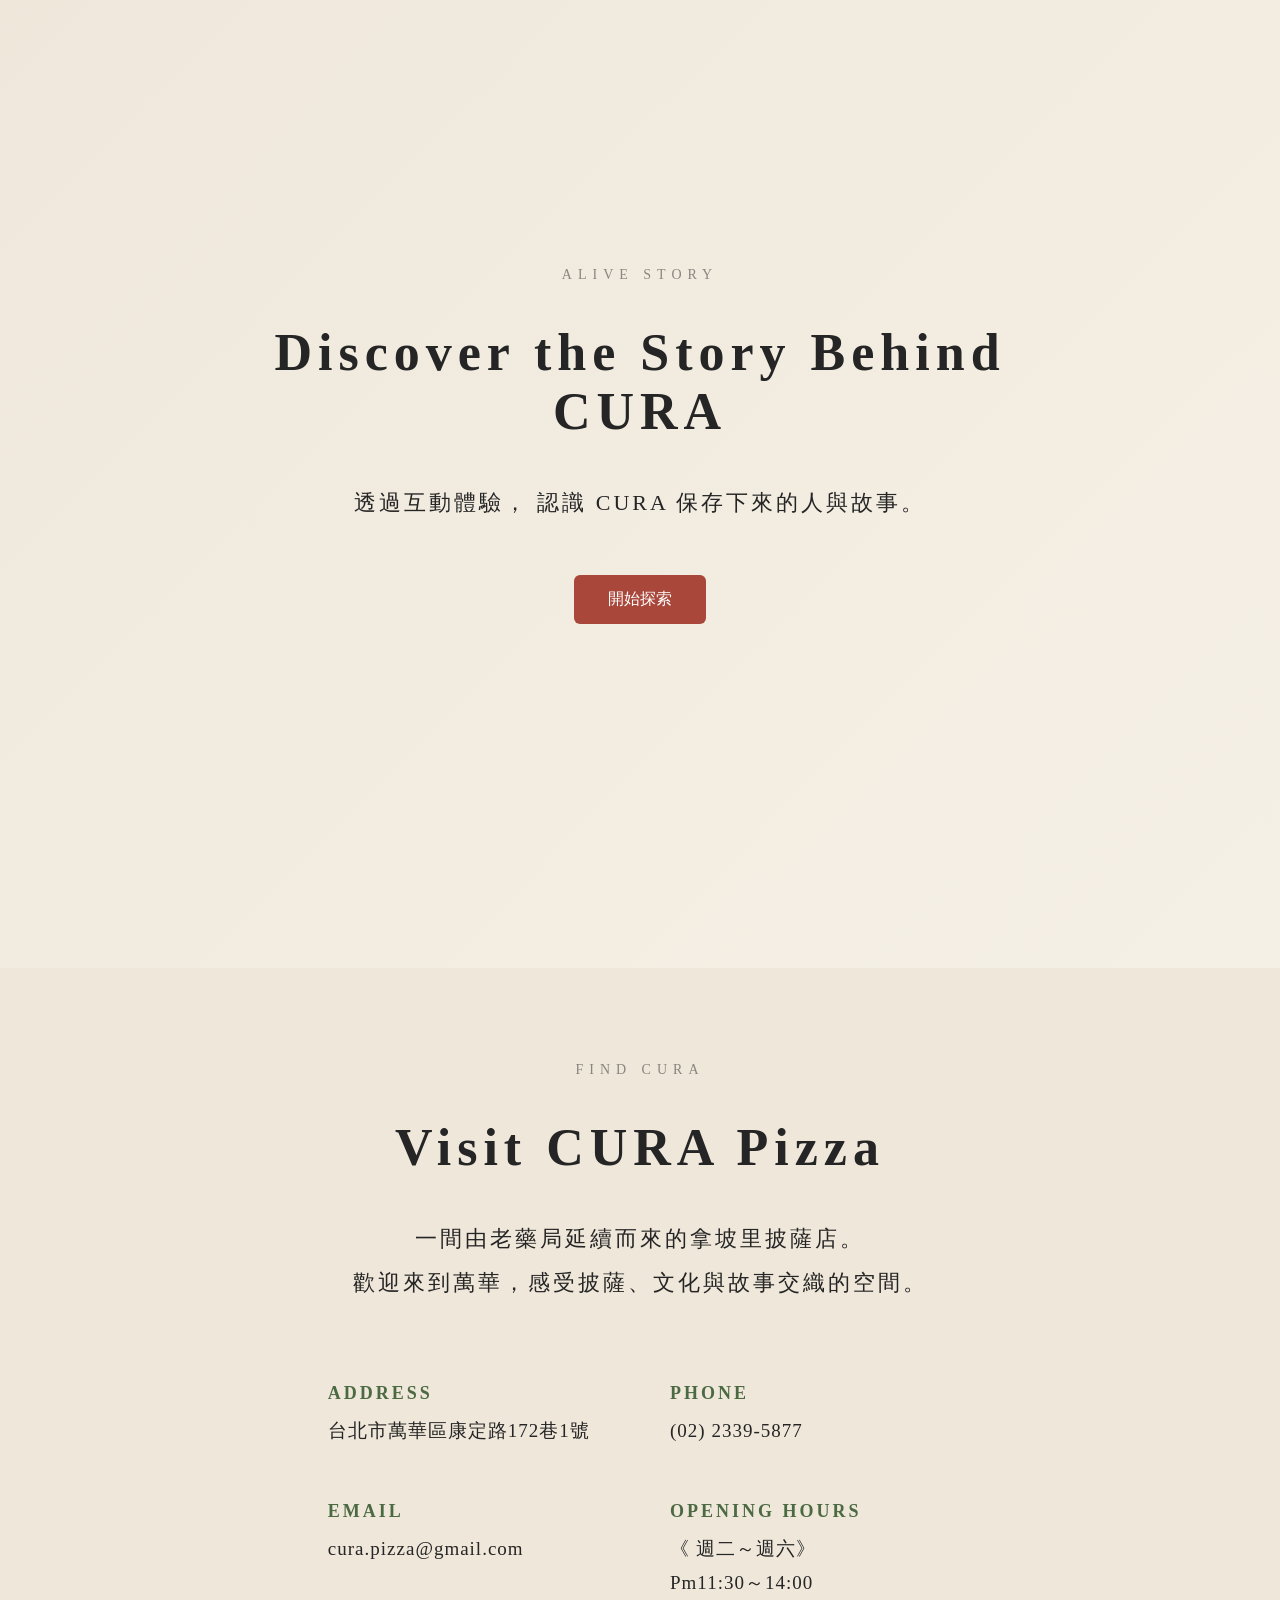
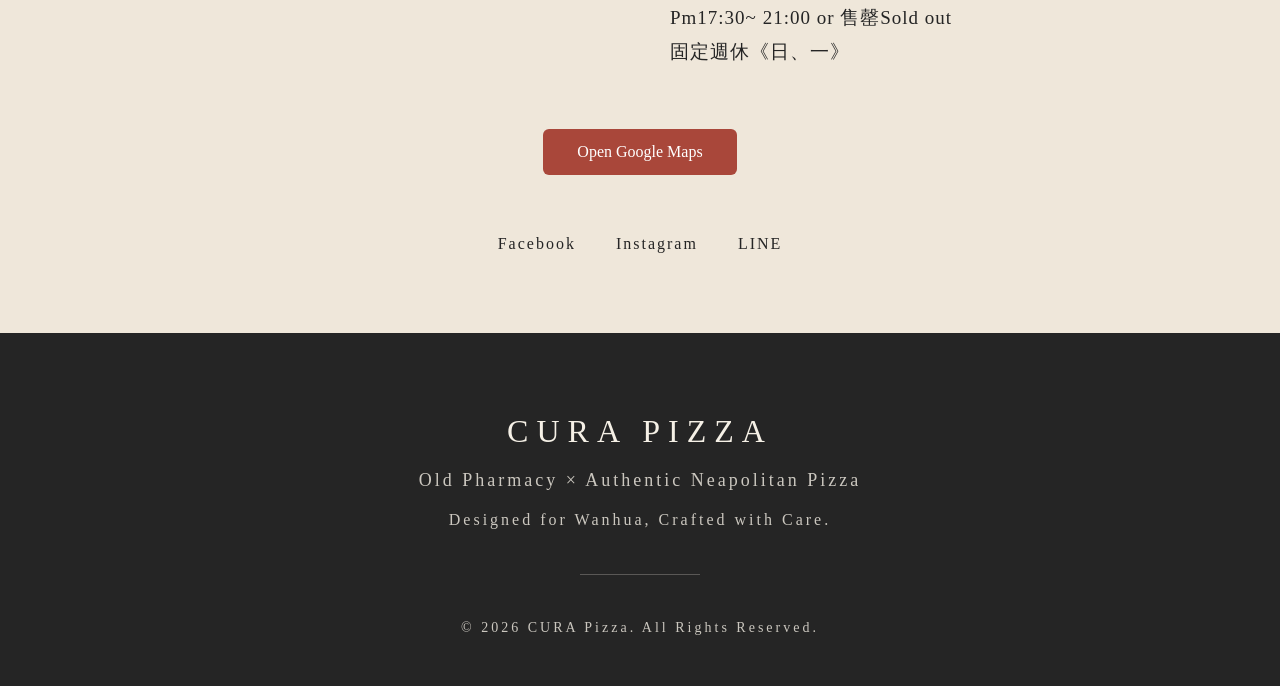
==== commit e1502484: "frefiorjf" ====
--- a/docs/index.html
+++ b/docs/index.html
@@ -130,7 +130,7 @@
     </a>
 
     <a href="#">
-        ESG
+        CURA Forest
     </a>
 
     <a href="#">
@@ -147,7 +147,7 @@
 
         <p>Authentic Neapolitan Pizza</p>
 
-        <p>Since 2022 • Wanhua</p>
+        <p>Since 2016 • Wanhua</p>
 
     </div>
 
@@ -417,9 +417,10 @@
                 <h3>Opening Hours</h3>
 
                 <p>
-                    Wed – Sun<br>
-                    12:00–15:00<br>
-                    17:00–21:00
+                   《 週二～週六》<br>
+                    Pm11:30～14:00<br>
+                    Pm17:30~ 21:00 or 售罄Sold out <br>
+                    固定週休《日、一》<br>
                 </p>
 
             </div>
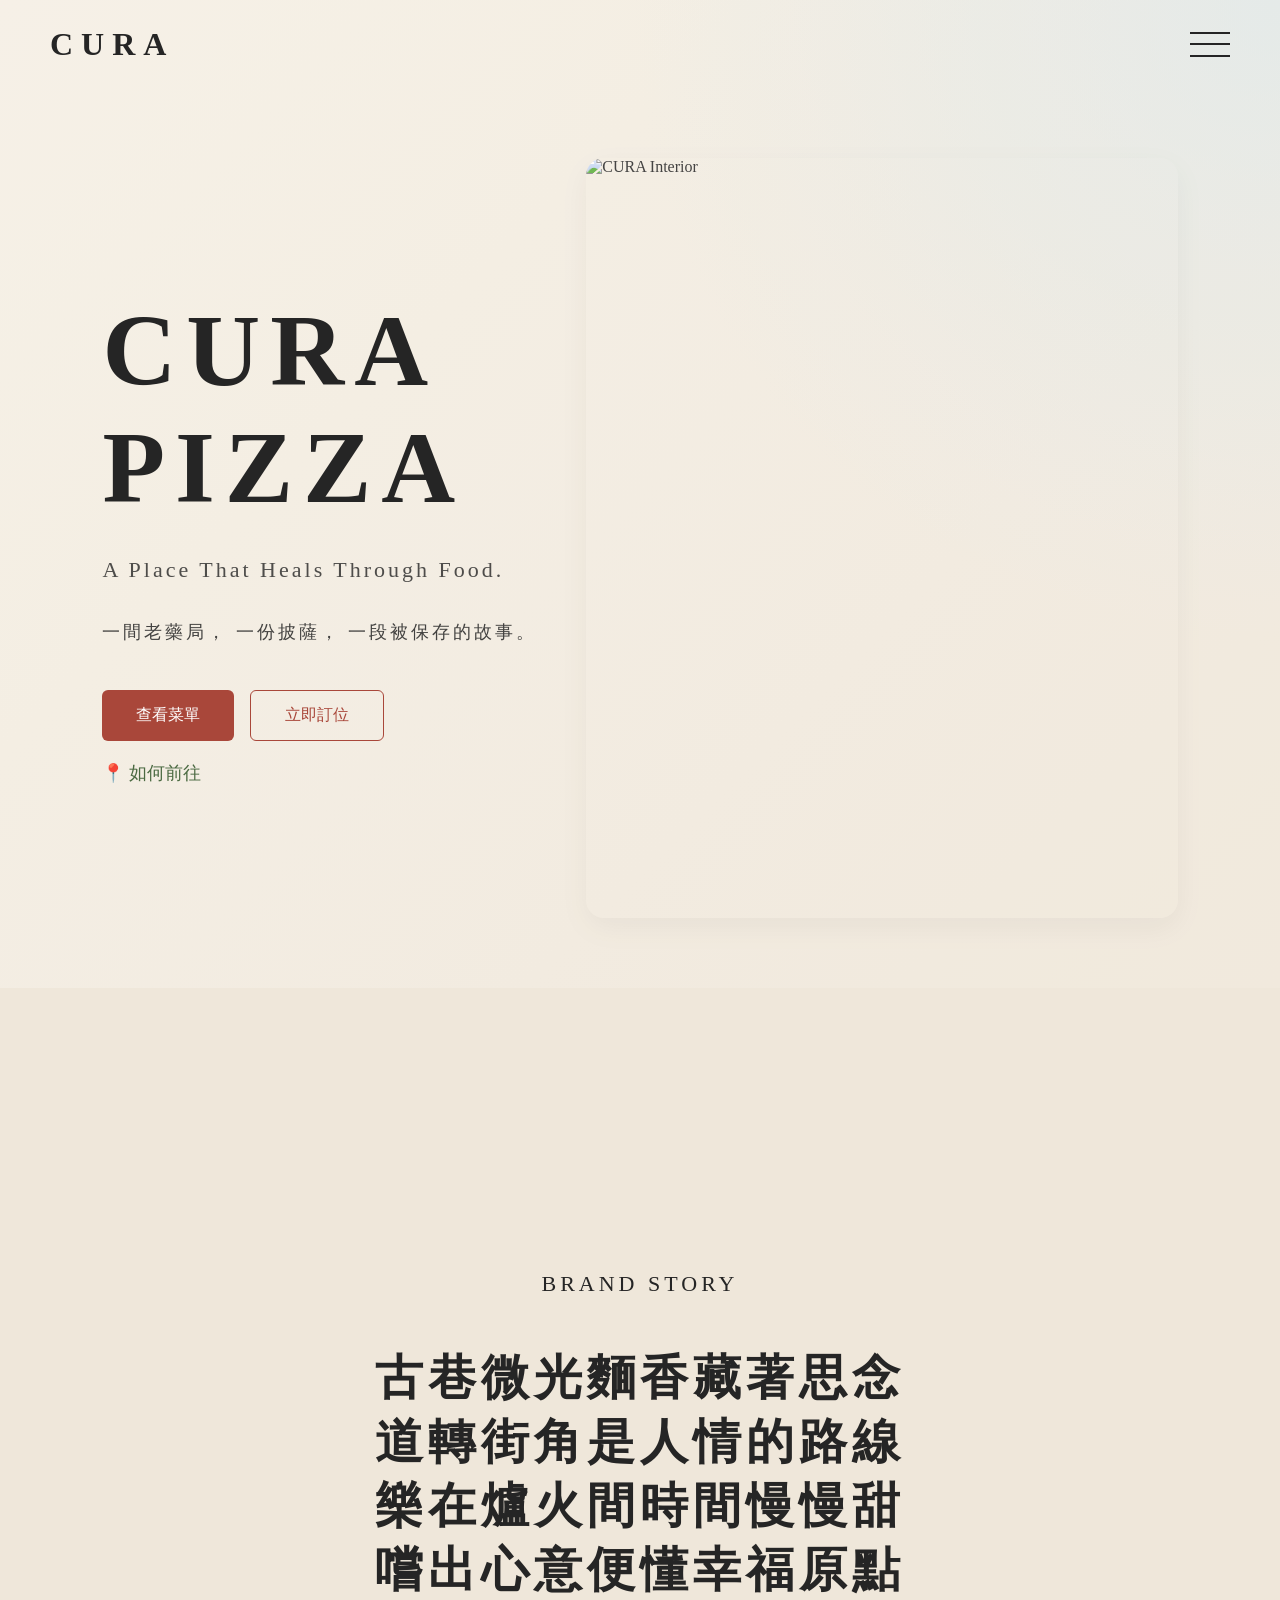
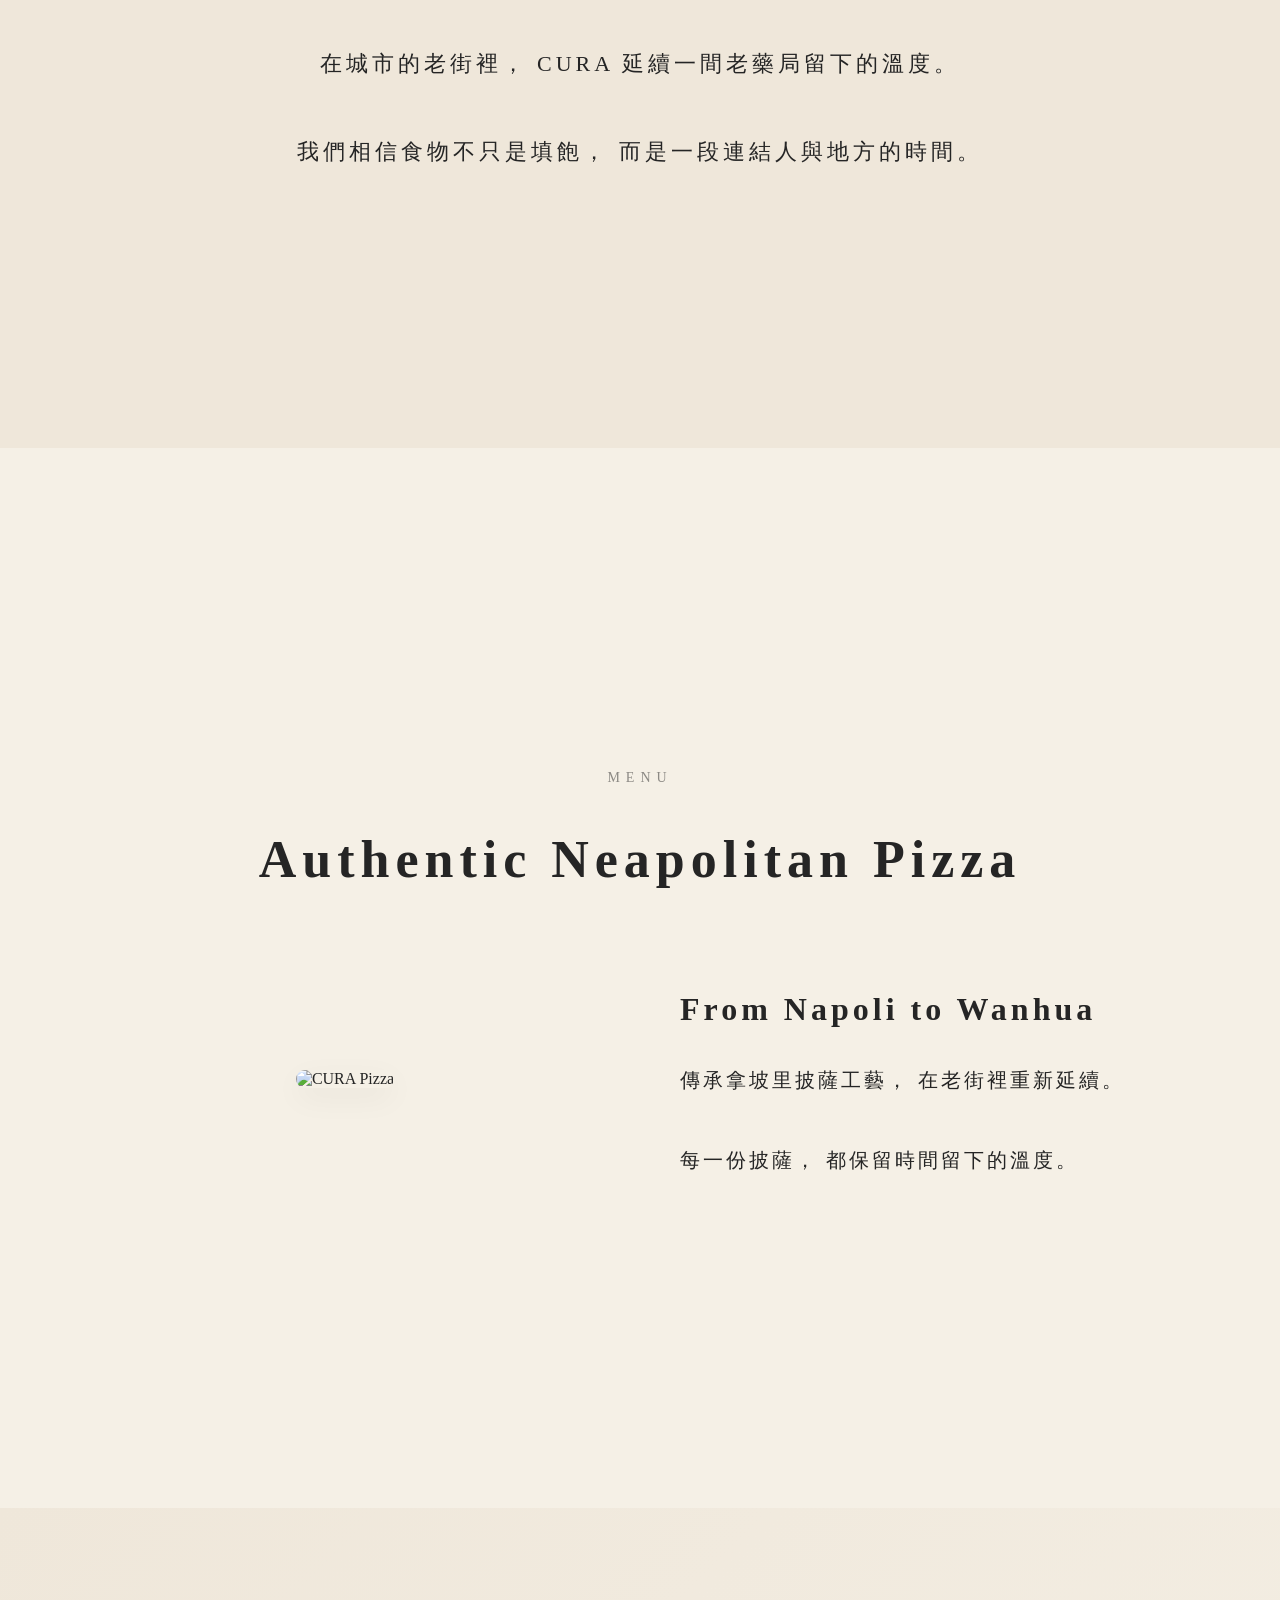
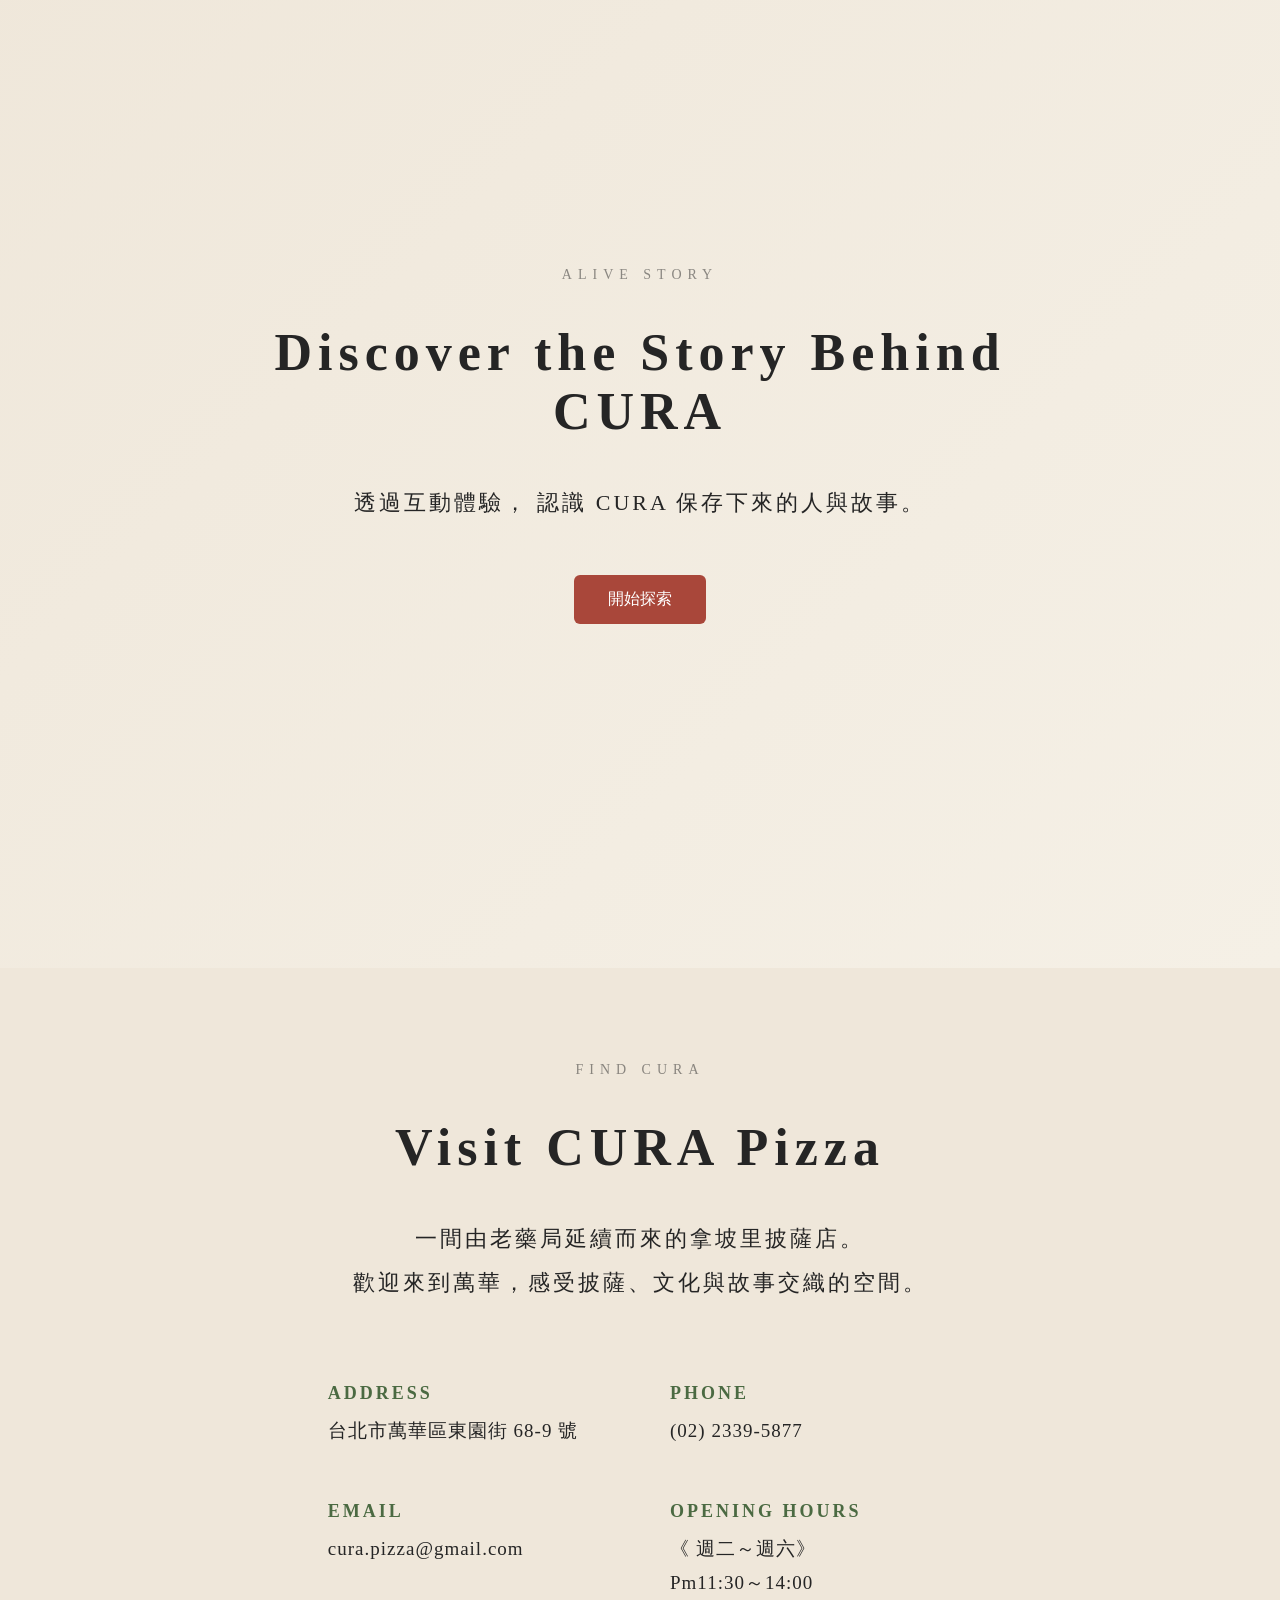
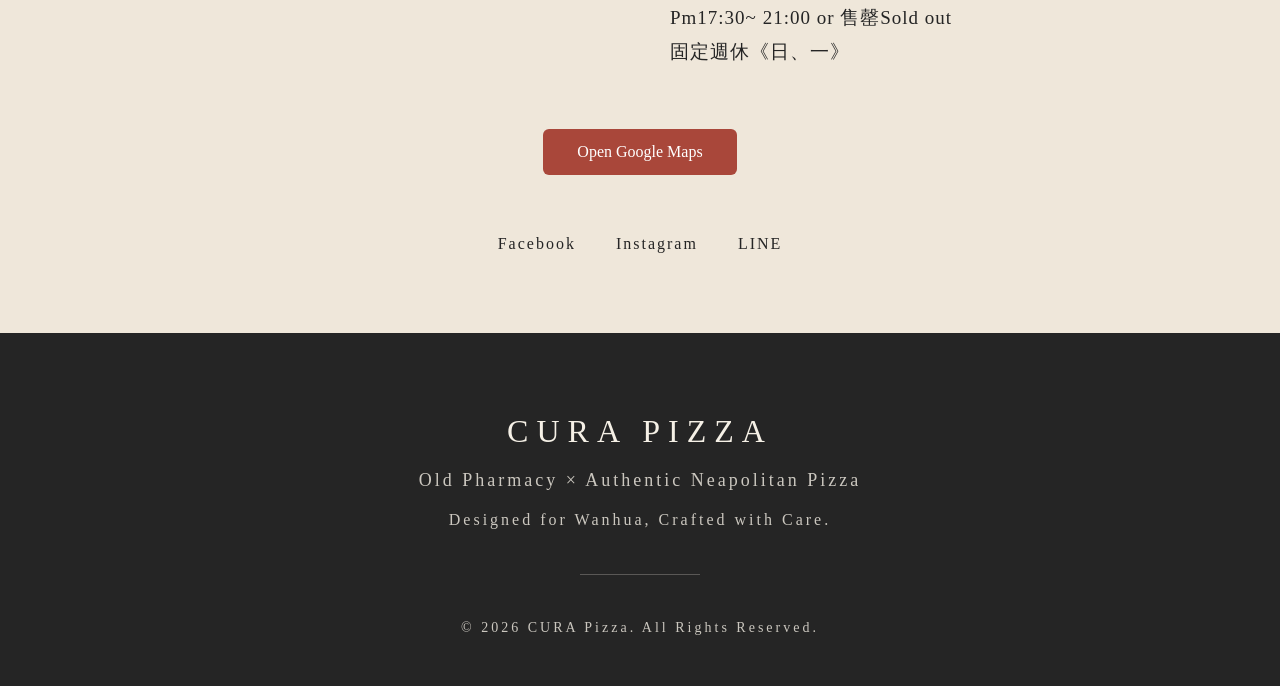
==== commit 2890e564: "oejig" ====
--- a/docs/index.html
+++ b/docs/index.html
@@ -387,7 +387,7 @@
                 <h3>Address</h3>
 
                 <p>
-                    台北市萬華區康定路172巷1號
+                    台北市萬華區東園街 68-9 號
                 </p>
 
             </div>
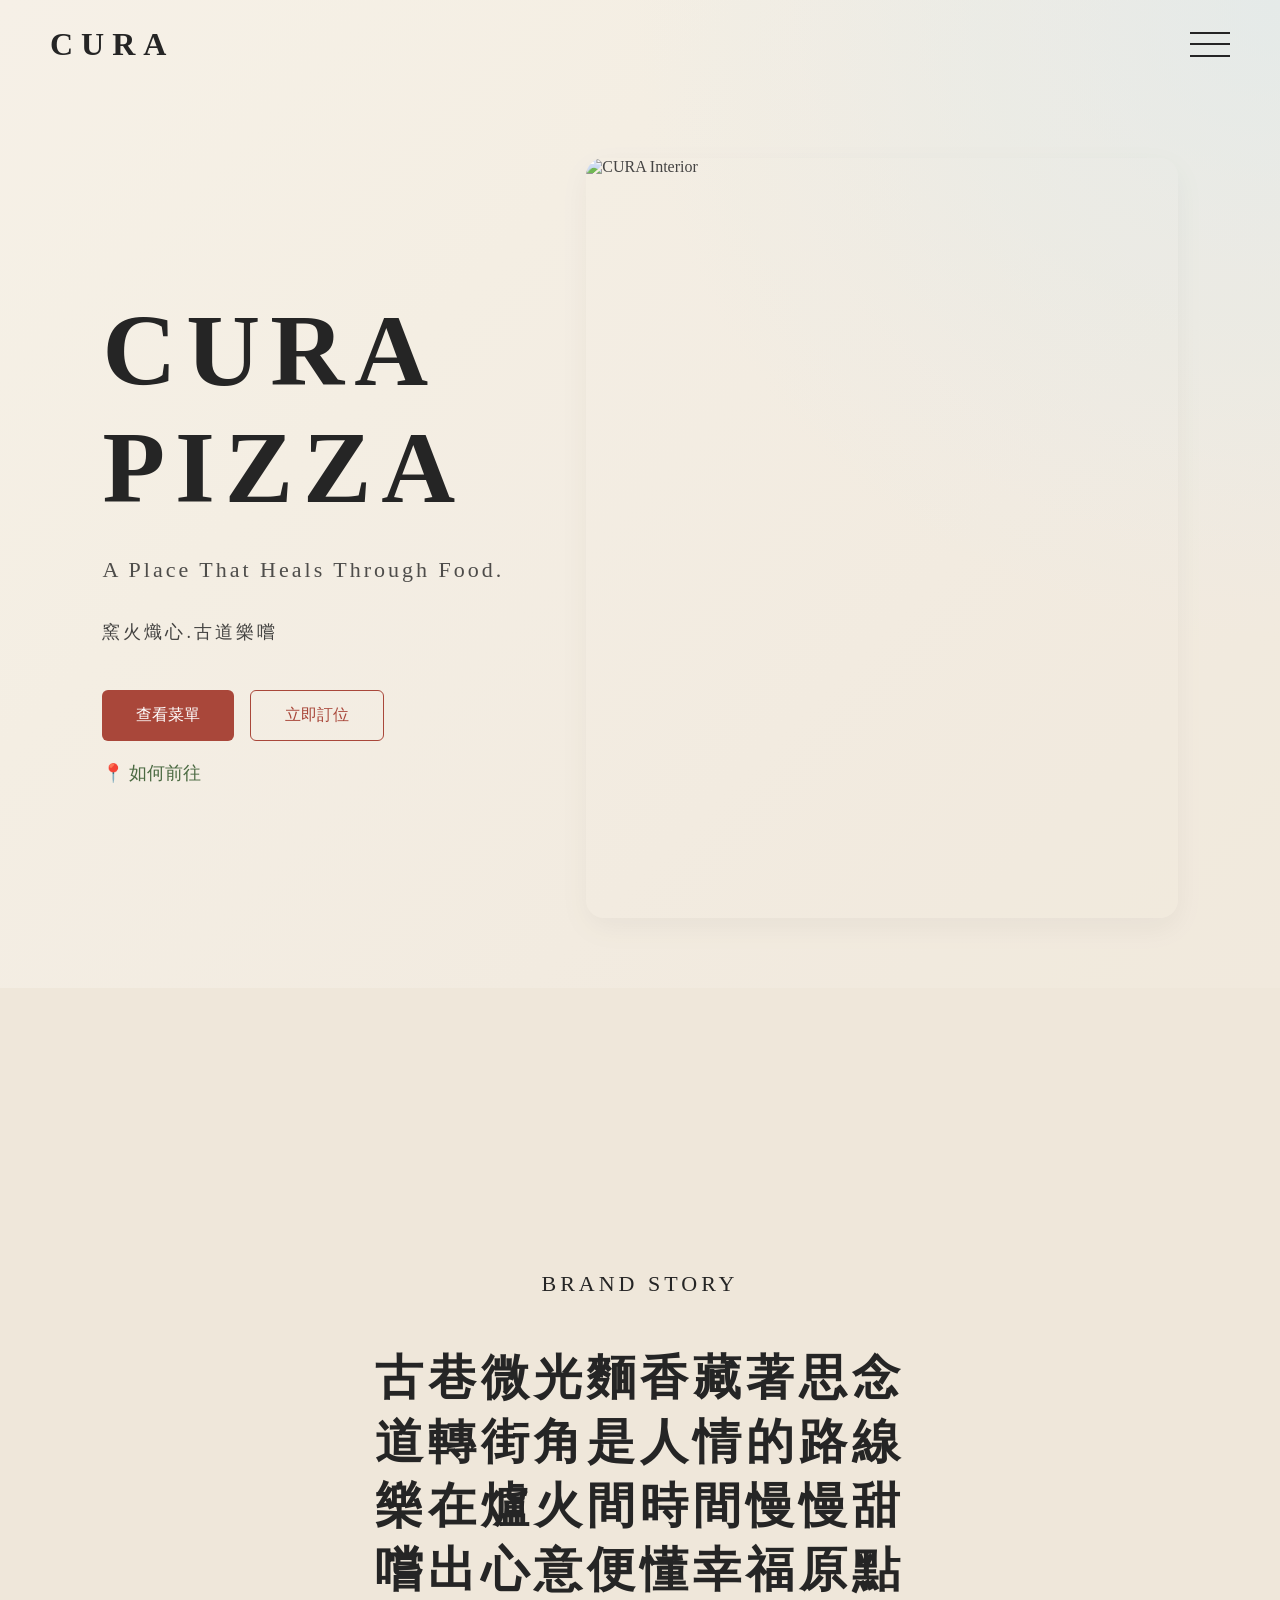
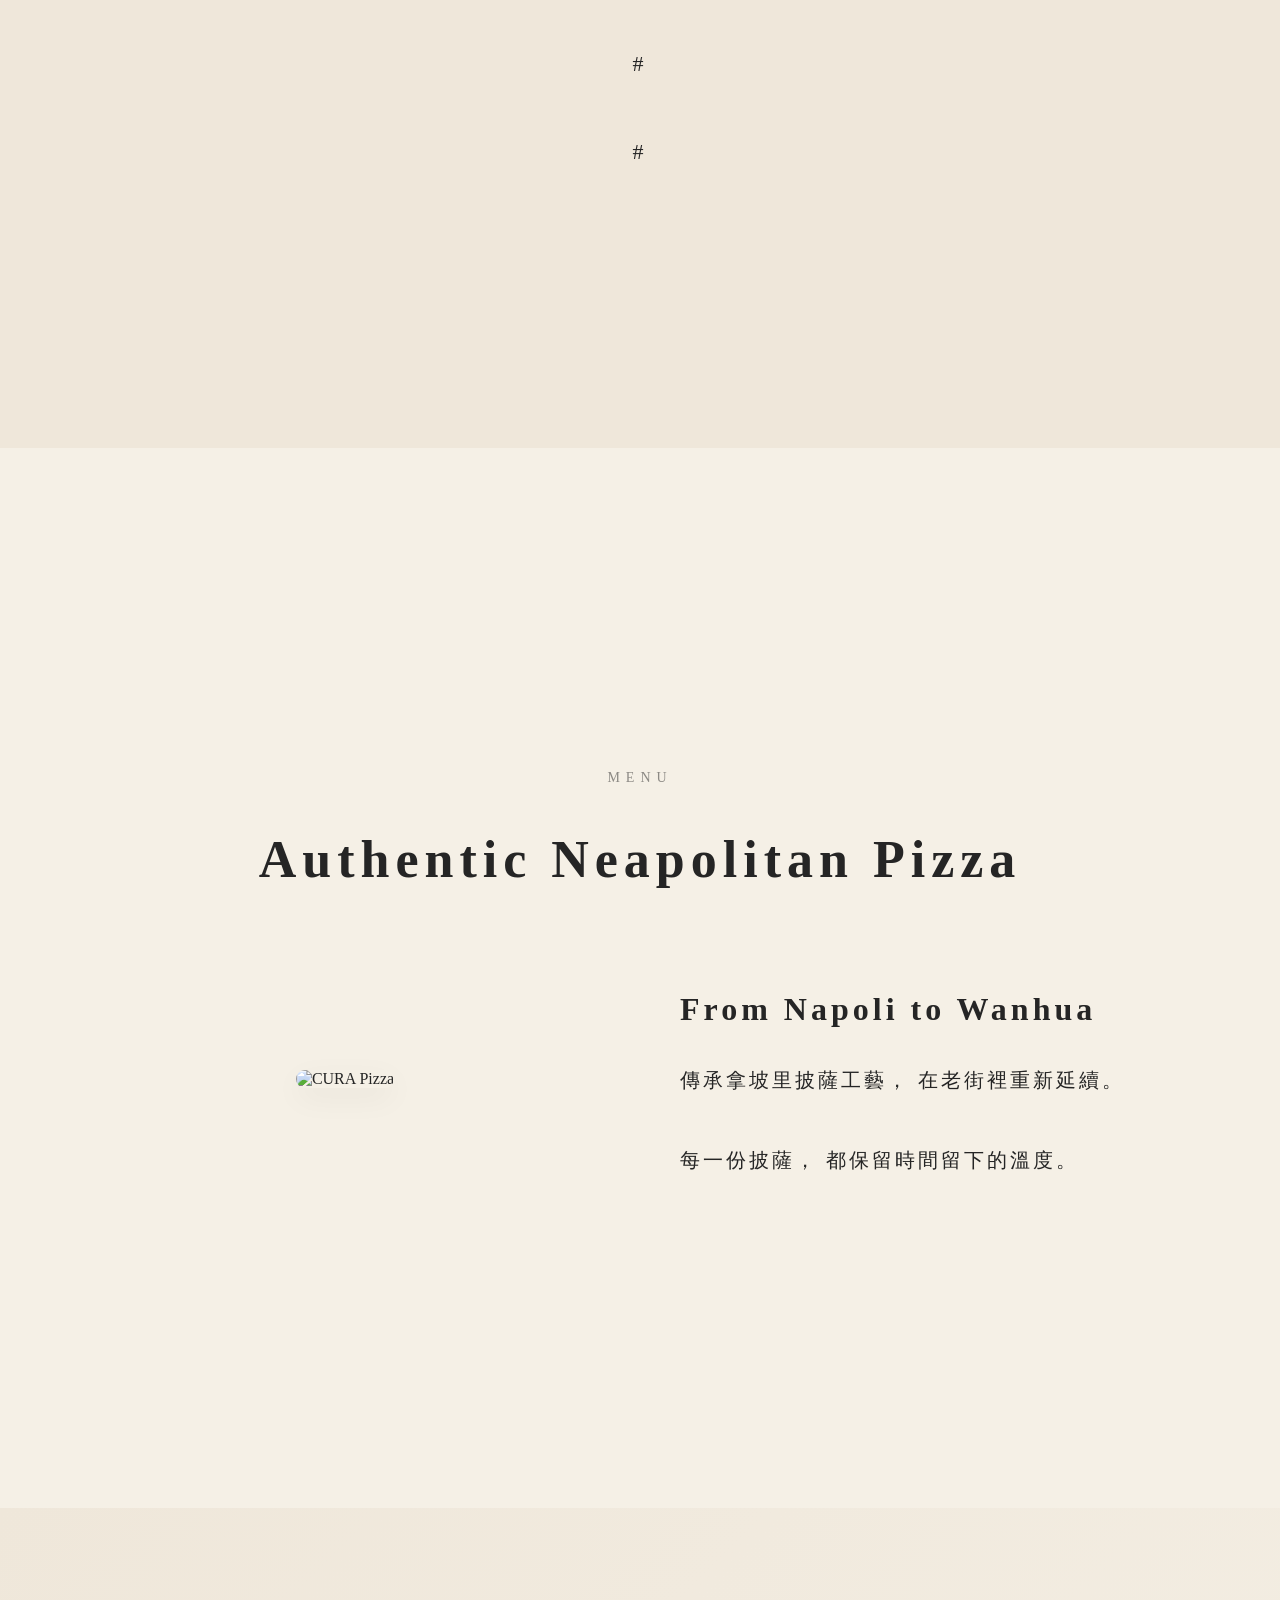
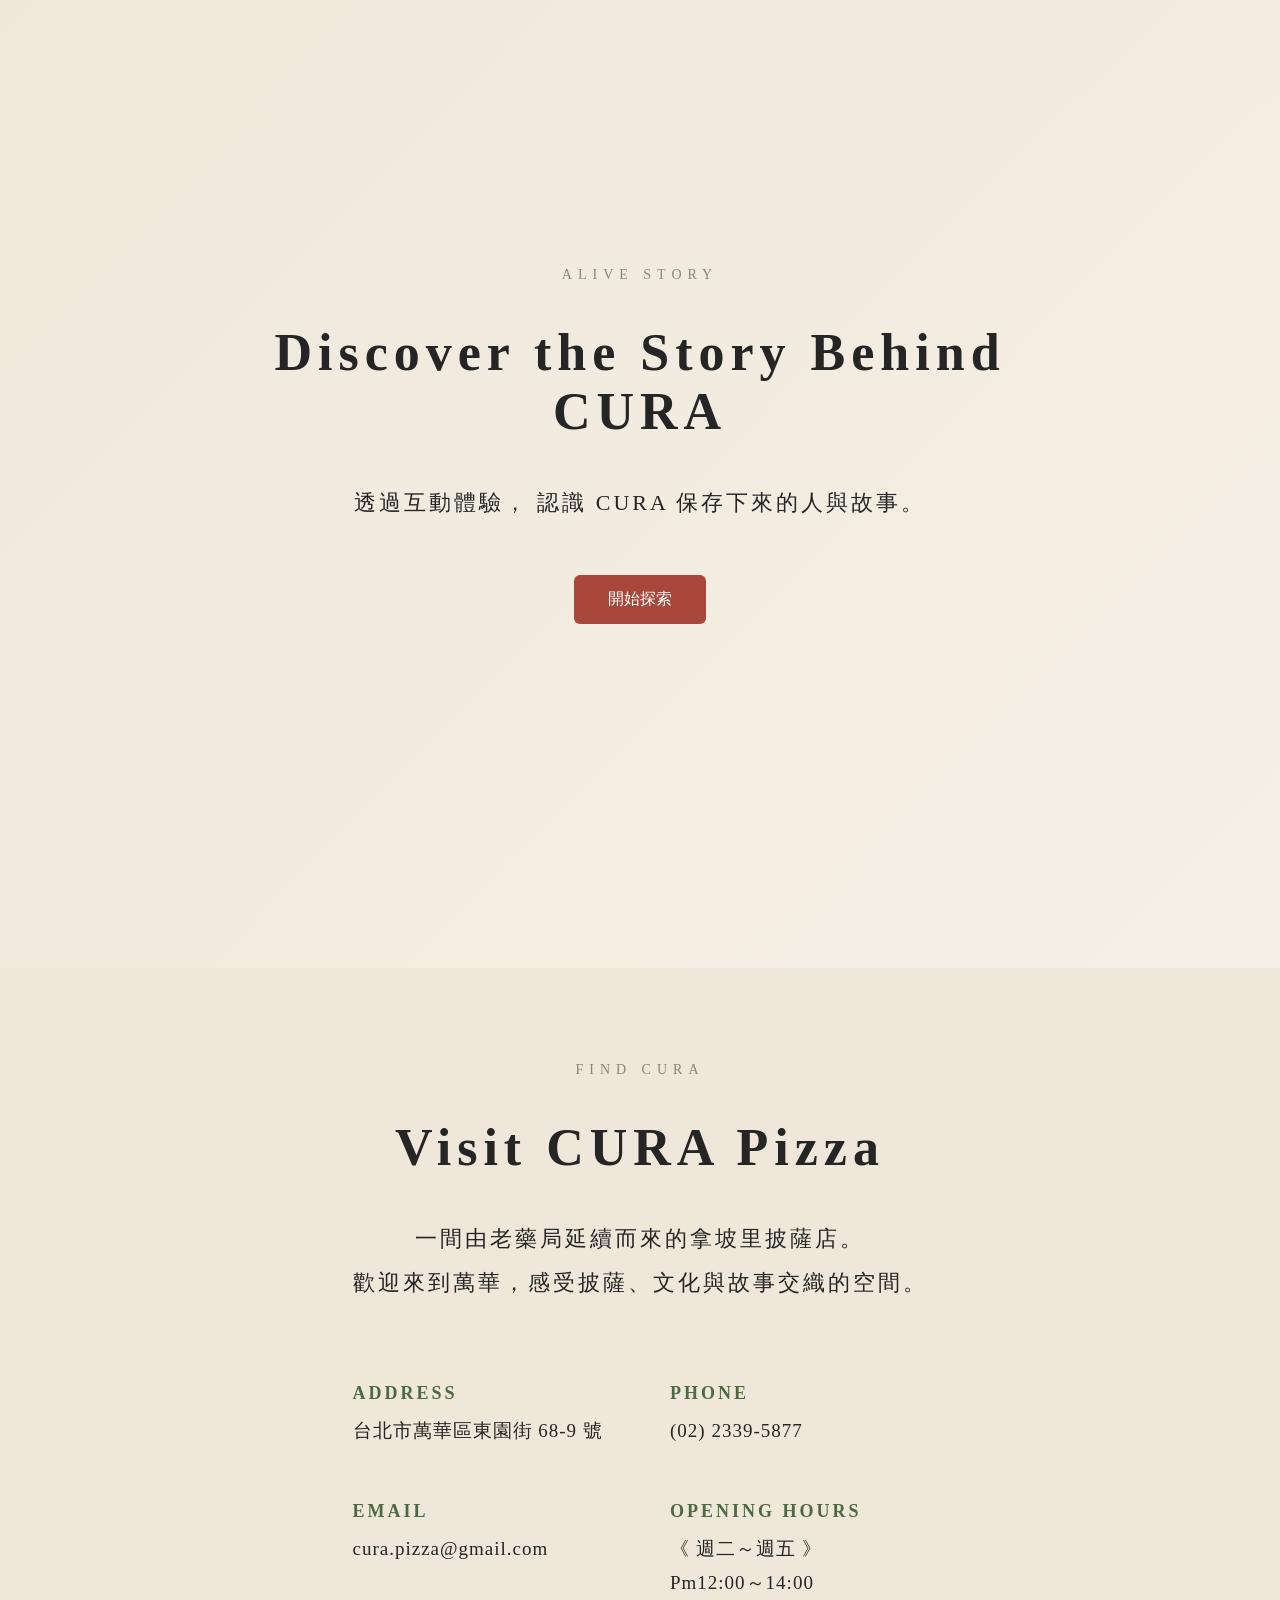
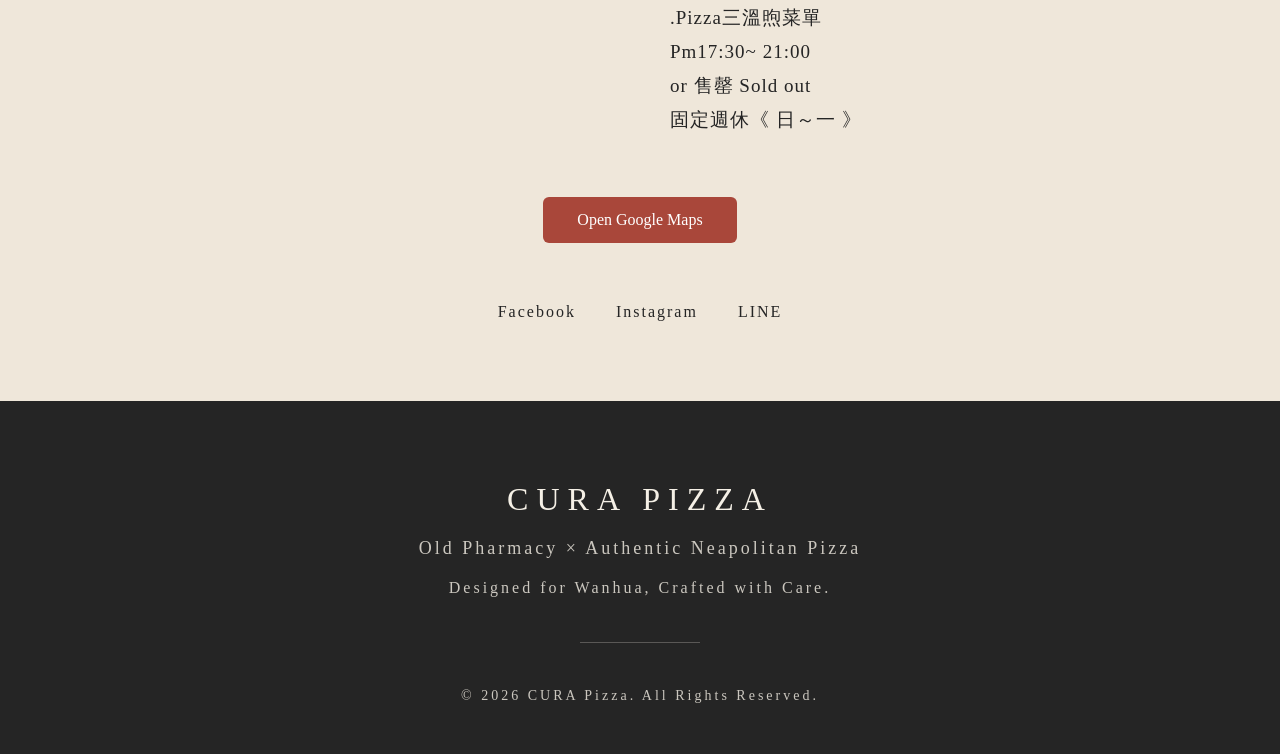
==== commit 0a63cb9b: "fer" ====
--- a/docs/index.html
+++ b/docs/index.html
@@ -102,7 +102,8 @@
 <div class="menu-panel" id="menuPanel">
 
     <div class="menu-title">
-        CURA Pizza
+        CURA <br>
+        Pizza
     </div>
 
     <hr>
@@ -184,9 +185,7 @@
 
         <p class="hero-description">
 
-           一間老藥局，
-           一份披薩，
-           一段被保存的故事。
+           窯火熾心.古道樂嚐
 
         </p>
 
@@ -248,13 +247,11 @@
 
         <p class="story-text">
 
-            在城市的老街裡，
-            CURA 延續一間老藥局留下的溫度。
+            #
 
             <br><br>
 
-            我們相信食物不只是填飽，
-            而是一段連結人與地方的時間。
+            #
 
         </p>
 
@@ -417,10 +414,12 @@
                 <h3>Opening Hours</h3>
 
                 <p>
-                   《 週二～週六》<br>
-                    Pm11:30～14:00<br>
-                    Pm17:30~ 21:00 or 售罄Sold out <br>
-                    固定週休《日、一》<br>
+                   《 週二～週五 》<br>
+                    Pm12:00～14:00<br>
+                    .Pizza三溫煦菜單<br>
+                    Pm17:30~ 21:00<br> 
+                    or 售罄 Sold out <br>
+                    固定週休《 日～一 》<br>
                 </p>
 
             </div>
--- a/docs/css/bird-chat.css
+++ b/docs/css/bird-chat.css
@@ -20,7 +20,7 @@
     position:fixed;
 
     top:44px;
-    left:150px;
+    left:190px;
 
     transform:translateY(-50%);
 
